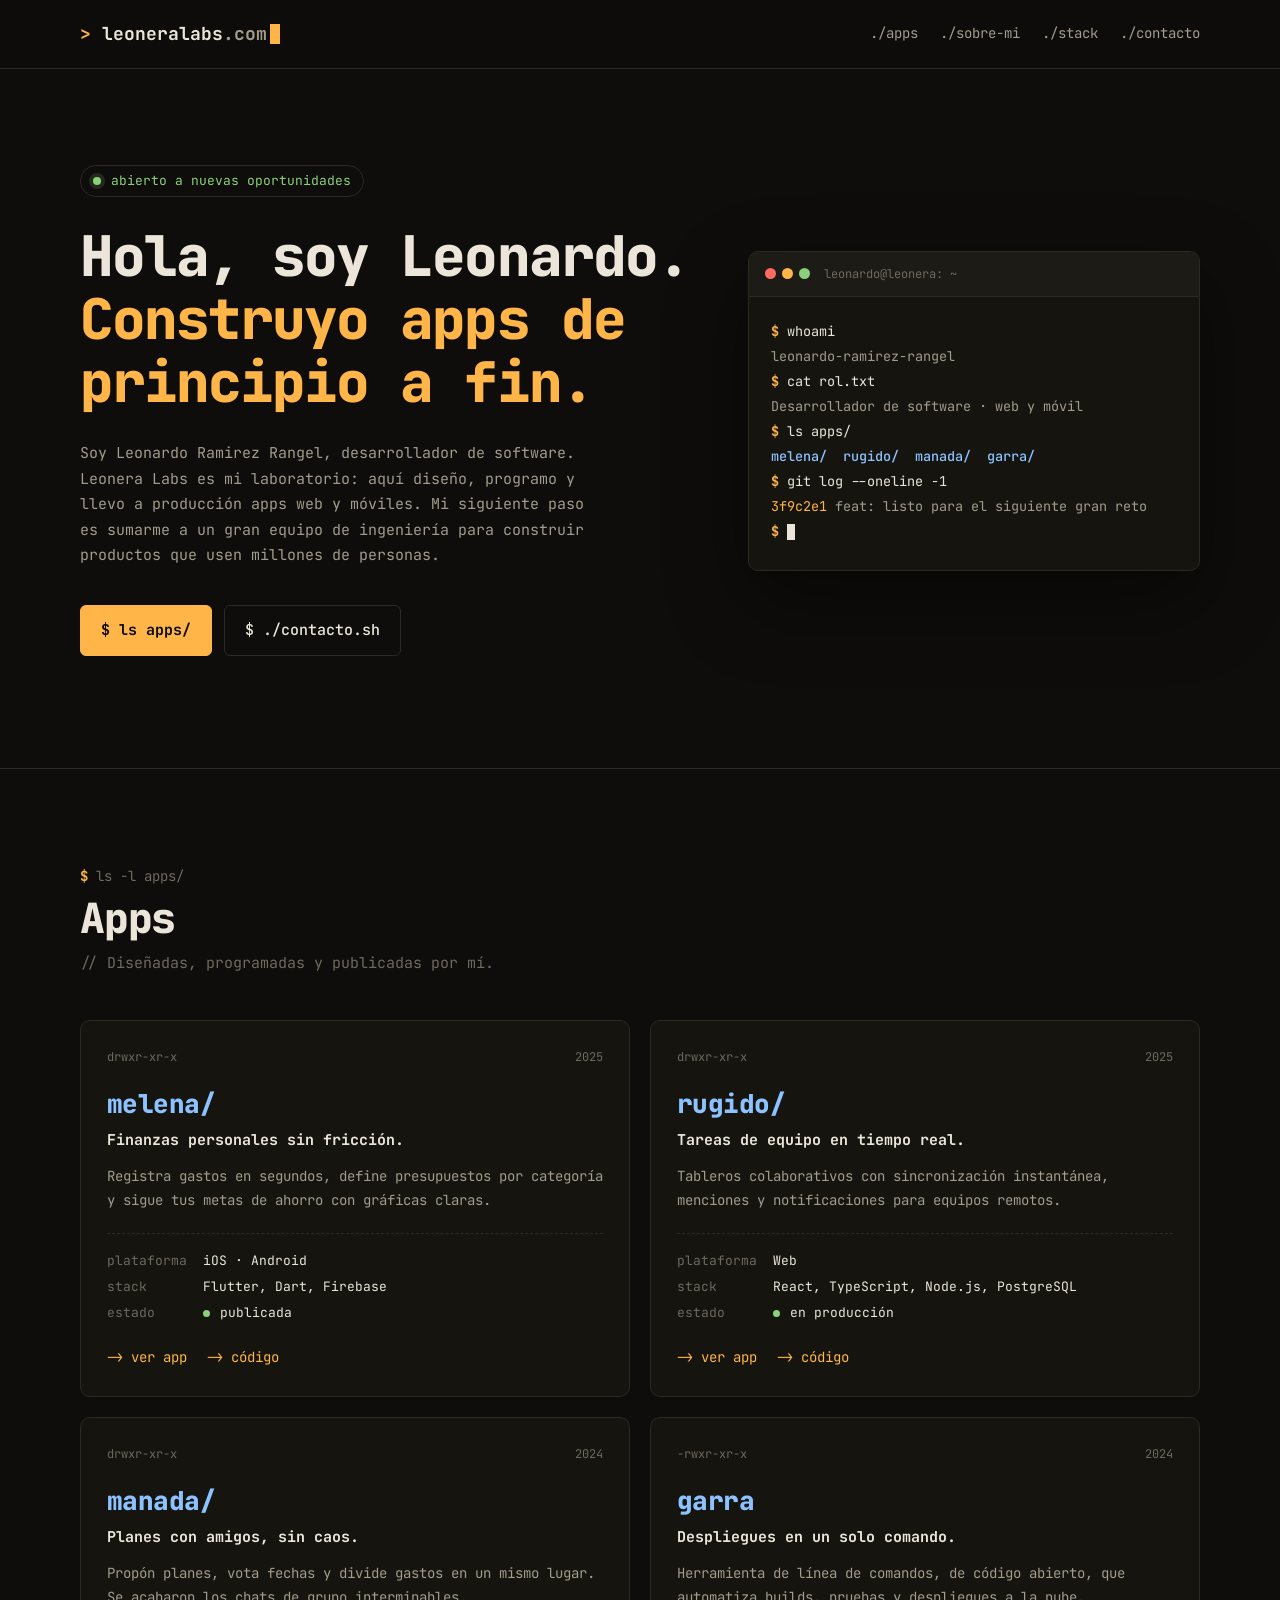
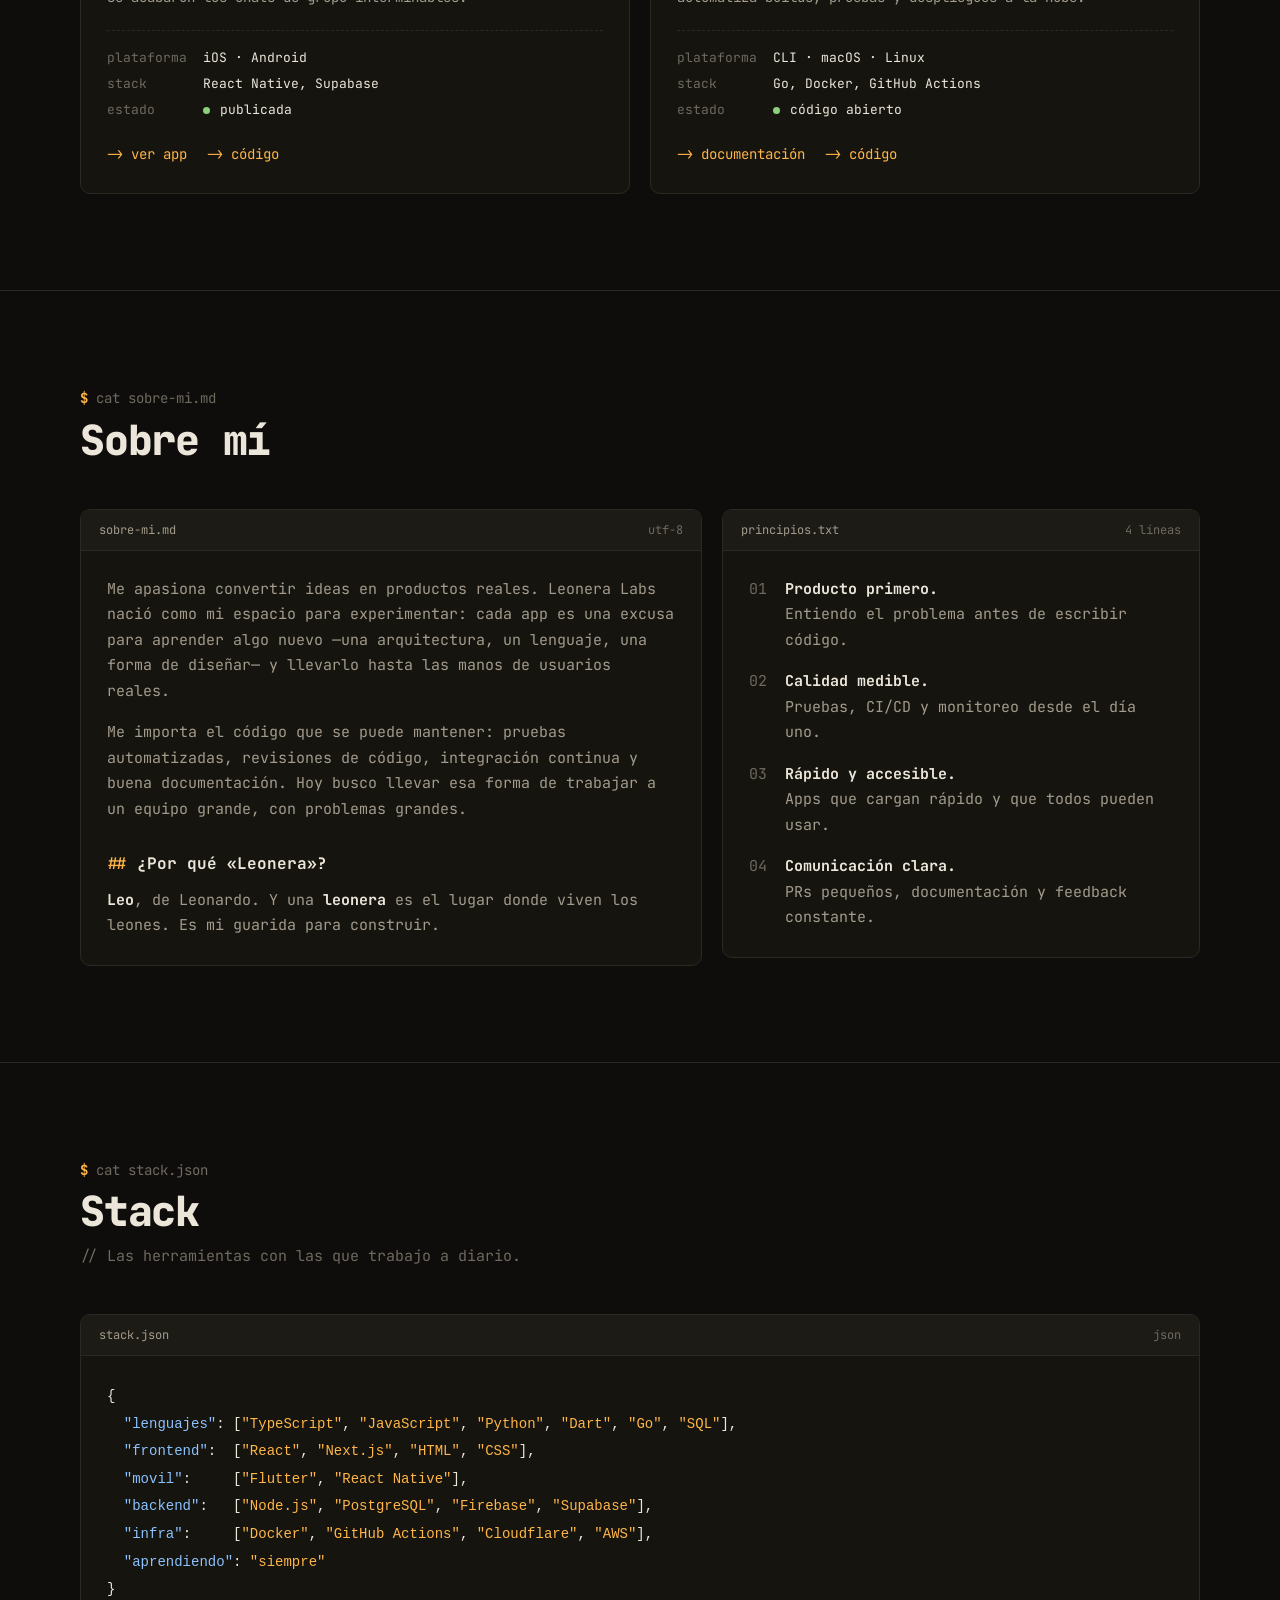
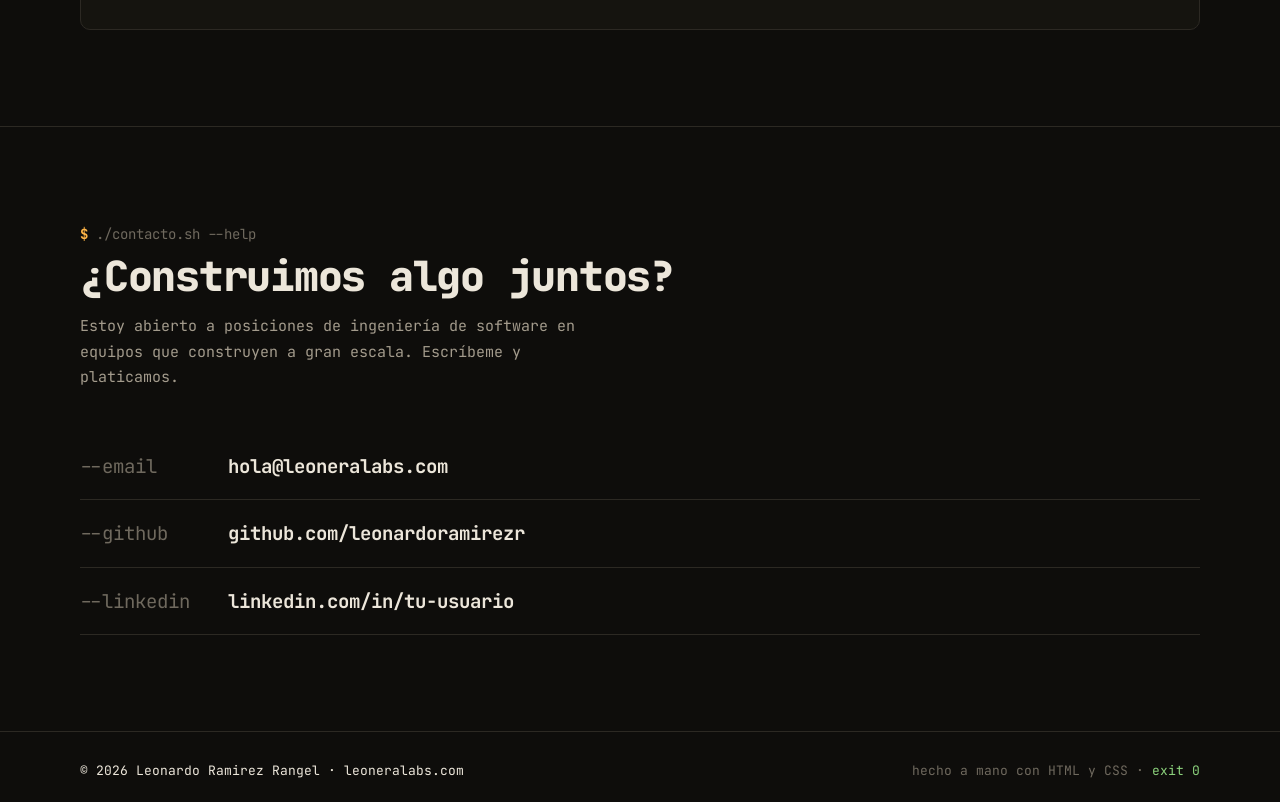
==== opcion-1-terminal/index.html @ 11ea3f3c "Agrega cuatro propuestas de sitio para leoneralabs.com Cuatro sitios estáticos (HTML + CSS) con el m" ====
<!doctype html>
<html lang="es">
<head>
  <meta charset="utf-8">
  <meta name="viewport" content="width=device-width, initial-scale=1">
  <title>Leonardo Ramirez Rangel · Desarrollador de software | leoneralabs.com</title>
  <meta name="description" content="Portafolio de Leonardo Ramirez Rangel, desarrollador de software. Apps web y móviles diseñadas, programadas y publicadas en Leonera Labs.">
  <meta name="author" content="Leonardo Ramirez Rangel">
  <meta name="theme-color" content="#0e0d0b">
  <link rel="canonical" href="https://leoneralabs.com/">
  <meta property="og:type" content="website">
  <meta property="og:url" content="https://leoneralabs.com/">
  <meta property="og:title" content="Leonardo Ramirez Rangel · Desarrollador de software">
  <meta property="og:description" content="Apps web y móviles diseñadas, programadas y publicadas en Leonera Labs.">
  <link rel="icon" href="favicon.svg" type="image/svg+xml">
  <link rel="preconnect" href="https://fonts.googleapis.com">
  <link rel="preconnect" href="https://fonts.gstatic.com" crossorigin>
  <link rel="stylesheet" href="https://fonts.googleapis.com/css2?family=JetBrains+Mono:wght@400;500;700;800&display=swap">
  <link rel="stylesheet" href="styles.css">
  <script type="application/ld+json">
  {
    "@context": "https://schema.org",
    "@type": "Person",
    "name": "Leonardo Ramirez Rangel",
    "jobTitle": "Desarrollador de software",
    "url": "https://leoneralabs.com/",
    "sameAs": ["https://github.com/leonardoramirezr"]
  }
  </script>
</head>
<body>
  <a class="skip" href="#contenido">Saltar al contenido</a>

  <header class="topbar">
    <div class="wrap topbar__inner">
      <a class="logo" href="#top" aria-label="leoneralabs.com, inicio">
        <span class="logo__prompt" aria-hidden="true">&gt;</span>
        <span>leoneralabs</span><span class="logo__tld">.com</span>
        <span class="logo__cursor" aria-hidden="true"></span>
      </a>
      <nav class="nav" aria-label="Principal">
        <a href="#apps">./apps</a>
        <a href="#sobre-mi">./sobre-mi</a>
        <a href="#stack">./stack</a>
        <a href="#contacto">./contacto</a>
      </nav>
    </div>
  </header>

  <main id="contenido">
    <section class="hero wrap" id="top">
      <div class="hero__text">
        <p class="status"><span class="dot" aria-hidden="true"></span>abierto a nuevas oportunidades</p>
        <h1 class="hero__title">Hola, soy Leonardo.<br><span class="hl">Construyo apps de principio a fin.</span></h1>
        <p class="hero__lead">
          Soy Leonardo Ramirez Rangel, desarrollador de software. Leonera Labs es mi laboratorio:
          aquí diseño, programo y llevo a producción apps web y móviles. Mi siguiente paso es sumarme a
          un gran equipo de ingeniería para construir productos que usen millones de personas.
        </p>
        <div class="actions">
          <a class="btn btn--primary" href="#apps">$ ls apps/</a>
          <a class="btn" href="#contacto">$ ./contacto.sh</a>
        </div>
      </div>

      <div class="term" aria-label="Terminal de presentación">
        <div class="term__bar">
          <span class="term__dots" aria-hidden="true"><i></i><i></i><i></i></span>
          <span class="term__title">leonardo@leonera: ~</span>
        </div>
        <pre class="term__body"><span class="line" style="--i:0"><span class="ps">$</span> whoami</span>
<span class="line out" style="--i:1">leonardo-ramirez-rangel</span>
<span class="line" style="--i:2"><span class="ps">$</span> cat rol.txt</span>
<span class="line out" style="--i:3">Desarrollador de software · web y móvil</span>
<span class="line" style="--i:4"><span class="ps">$</span> ls apps/</span>
<span class="line out" style="--i:5"><b>melena/</b>  <b>rugido/</b>  <b>manada/</b>  <b>garra/</b></span>
<span class="line" style="--i:6"><span class="ps">$</span> git log --oneline -1</span>
<span class="line out" style="--i:7"><span class="hash">3f9c2e1</span> feat: listo para el siguiente gran reto</span>
<span class="line" style="--i:8"><span class="ps">$</span> <span class="caret" aria-hidden="true"></span></span></pre>
      </div>
    </section>

    <!-- EDITA: estas apps son EJEMPLOS. Reemplázalas por tus apps reales. -->
    <section class="section" id="apps">
      <div class="wrap">
        <header class="section__head">
          <p class="cmd" aria-hidden="true"><span class="ps">$</span> ls -l apps/</p>
          <h2 class="section__title">Apps</h2>
          <p class="comment">// Diseñadas, programadas y publicadas por mí.</p>
        </header>

        <div class="apps">
          <article class="app">
            <div class="app__top"><span>drwxr-xr-x</span><span>2025</span></div>
            <h3 class="app__name">melena/</h3>
            <p class="app__tagline">Finanzas personales sin fricción.</p>
            <p class="app__desc">Registra gastos en segundos, define presupuestos por categoría y sigue tus metas de ahorro con gráficas claras.</p>
            <dl class="app__meta">
              <div><dt>plataforma</dt><dd>iOS · Android</dd></div>
              <div><dt>stack</dt><dd>Flutter, Dart, Firebase</dd></div>
              <div><dt>estado</dt><dd><span class="dot" aria-hidden="true"></span>publicada</dd></div>
            </dl>
            <p class="app__links"><a href="#">-&gt; ver app</a><a href="#">-&gt; código</a></p>
          </article>

          <article class="app">
            <div class="app__top"><span>drwxr-xr-x</span><span>2025</span></div>
            <h3 class="app__name">rugido/</h3>
            <p class="app__tagline">Tareas de equipo en tiempo real.</p>
            <p class="app__desc">Tableros colaborativos con sincronización instantánea, menciones y notificaciones para equipos remotos.</p>
            <dl class="app__meta">
              <div><dt>plataforma</dt><dd>Web</dd></div>
              <div><dt>stack</dt><dd>React, TypeScript, Node.js, PostgreSQL</dd></div>
              <div><dt>estado</dt><dd><span class="dot" aria-hidden="true"></span>en producción</dd></div>
            </dl>
            <p class="app__links"><a href="#">-&gt; ver app</a><a href="#">-&gt; código</a></p>
          </article>

          <article class="app">
            <div class="app__top"><span>drwxr-xr-x</span><span>2024</span></div>
            <h3 class="app__name">manada/</h3>
            <p class="app__tagline">Planes con amigos, sin caos.</p>
            <p class="app__desc">Propón planes, vota fechas y divide gastos en un mismo lugar. Se acabaron los chats de grupo interminables.</p>
            <dl class="app__meta">
              <div><dt>plataforma</dt><dd>iOS · Android</dd></div>
              <div><dt>stack</dt><dd>React Native, Supabase</dd></div>
              <div><dt>estado</dt><dd><span class="dot" aria-hidden="true"></span>publicada</dd></div>
            </dl>
            <p class="app__links"><a href="#">-&gt; ver app</a><a href="#">-&gt; código</a></p>
          </article>

          <article class="app">
            <div class="app__top"><span>-rwxr-xr-x</span><span>2024</span></div>
            <h3 class="app__name">garra</h3>
            <p class="app__tagline">Despliegues en un solo comando.</p>
            <p class="app__desc">Herramienta de línea de comandos, de código abierto, que automatiza builds, pruebas y despliegues a la nube.</p>
            <dl class="app__meta">
              <div><dt>plataforma</dt><dd>CLI · macOS · Linux</dd></div>
              <div><dt>stack</dt><dd>Go, Docker, GitHub Actions</dd></div>
              <div><dt>estado</dt><dd><span class="dot" aria-hidden="true"></span>código abierto</dd></div>
            </dl>
            <p class="app__links"><a href="#">-&gt; documentación</a><a href="#">-&gt; código</a></p>
          </article>
        </div>
      </div>
    </section>

    <section class="section" id="sobre-mi">
      <div class="wrap">
        <header class="section__head">
          <p class="cmd" aria-hidden="true"><span class="ps">$</span> cat sobre-mi.md</p>
          <h2 class="section__title">Sobre mí</h2>
        </header>

        <div class="about">
          <div class="file">
            <div class="file__bar"><span>sobre-mi.md</span><span class="dim">utf-8</span></div>
            <div class="file__body">
              <p>
                Me apasiona convertir ideas en productos reales. Leonera Labs nació como mi espacio para
                experimentar: cada app es una excusa para aprender algo nuevo —una arquitectura, un lenguaje,
                una forma de diseñar— y llevarlo hasta las manos de usuarios reales.
              </p>
              <p>
                Me importa el código que se puede mantener: pruebas automatizadas, revisiones de código,
                integración continua y buena documentación. Hoy busco llevar esa forma de trabajar a un
                equipo grande, con problemas grandes.
              </p>
              <h3 class="md-h"><span class="md-mark" aria-hidden="true">## </span>¿Por qué «Leonera»?</h3>
              <p>
                <em>Leo</em>, de Leonardo. Y una <em>leonera</em> es el lugar donde viven los leones.
                Es mi guarida para construir.
              </p>
            </div>
          </div>

          <div class="file">
            <div class="file__bar"><span>principios.txt</span><span class="dim">4 líneas</span></div>
            <ol class="file__body principles">
              <li><strong>Producto primero.</strong> Entiendo el problema antes de escribir código.</li>
              <li><strong>Calidad medible.</strong> Pruebas, CI/CD y monitoreo desde el día uno.</li>
              <li><strong>Rápido y accesible.</strong> Apps que cargan rápido y que todos pueden usar.</li>
              <li><strong>Comunicación clara.</strong> PRs pequeños, documentación y feedback constante.</li>
            </ol>
          </div>
        </div>
      </div>
    </section>

    <!-- EDITA: ajusta tu stack real. -->
    <section class="section" id="stack">
      <div class="wrap">
        <header class="section__head">
          <p class="cmd" aria-hidden="true"><span class="ps">$</span> cat stack.json</p>
          <h2 class="section__title">Stack</h2>
          <p class="comment">// Las herramientas con las que trabajo a diario.</p>
        </header>

        <div class="file">
          <div class="file__bar"><span>stack.json</span><span class="dim">json</span></div>
          <pre class="file__body json"><code>{
  <span class="k">"lenguajes"</span>: [<span class="s">"TypeScript"</span>, <span class="s">"JavaScript"</span>, <span class="s">"Python"</span>, <span class="s">"Dart"</span>, <span class="s">"Go"</span>, <span class="s">"SQL"</span>],
  <span class="k">"frontend"</span>:  [<span class="s">"React"</span>, <span class="s">"Next.js"</span>, <span class="s">"HTML"</span>, <span class="s">"CSS"</span>],
  <span class="k">"movil"</span>:     [<span class="s">"Flutter"</span>, <span class="s">"React Native"</span>],
  <span class="k">"backend"</span>:   [<span class="s">"Node.js"</span>, <span class="s">"PostgreSQL"</span>, <span class="s">"Firebase"</span>, <span class="s">"Supabase"</span>],
  <span class="k">"infra"</span>:     [<span class="s">"Docker"</span>, <span class="s">"GitHub Actions"</span>, <span class="s">"Cloudflare"</span>, <span class="s">"AWS"</span>],
  <span class="k">"aprendiendo"</span>: <span class="s">"siempre"</span>
}</code></pre>
        </div>
      </div>
    </section>

    <!-- EDITA: cambia el correo y tu usuario de LinkedIn. -->
    <section class="section contact" id="contacto">
      <div class="wrap">
        <header class="section__head">
          <p class="cmd" aria-hidden="true"><span class="ps">$</span> ./contacto.sh --help</p>
          <h2 class="section__title">¿Construimos algo juntos?</h2>
          <p class="contact__lead">
            Estoy abierto a posiciones de ingeniería de software en equipos que construyen a gran escala.
            Escríbeme y platicamos.
          </p>
        </header>

        <ul class="flags">
          <li><span class="flag">--email</span><a href="mailto:hola@leoneralabs.com">hola@leoneralabs.com</a></li>
          <li><span class="flag">--github</span><a href="https://github.com/leonardoramirezr">github.com/leonardoramirezr</a></li>
          <li><span class="flag">--linkedin</span><a href="https://www.linkedin.com/in/TU-USUARIO">linkedin.com/in/tu-usuario</a></li>
        </ul>
      </div>
    </section>
  </main>

  <footer class="footer">
    <div class="wrap footer__inner">
      <p>© 2026 Leonardo Ramirez Rangel · leoneralabs.com</p>
      <p class="dim">hecho a mano con HTML y CSS · <span class="ok">exit 0</span></p>
    </div>
  </footer>
</body>
</html>
---- opcion-1-terminal/styles.css ----
/* Opción 1 · Terminal
   Todo el sitio usa JetBrains Mono (monoespaciada), igual que el logo. */

:root {
  --bg: #0e0d0b;
  --bg-2: #15140f;
  --bg-3: #1d1b16;
  --line: #2c2923;
  --text: #ece6da;
  --muted: #a39b8c;
  --dim: #6f695e;
  --accent: #ffb547;
  --green: #8bd17c;
  --blue: #8cc2ff;
  --font: "JetBrains Mono", ui-monospace, SFMono-Regular, Menlo, Consolas, monospace;
  --max: 1120px;
}

*,
*::before,
*::after {
  box-sizing: border-box;
}

html {
  scroll-behavior: smooth;
  scroll-padding-top: 88px;
}

body {
  margin: 0;
  background:
    radial-gradient(900px 500px at 85% -10%, rgba(255, 181, 71, 0.09), transparent 60%),
    var(--bg);
  color: var(--text);
  font-family: var(--font);
  font-size: 15px;
  line-height: 1.7;
  -webkit-font-smoothing: antialiased;
}

a {
  color: inherit;
}

:focus-visible {
  outline: 2px solid var(--accent);
  outline-offset: 3px;
}

::selection {
  background: var(--accent);
  color: var(--bg);
}

.wrap {
  width: min(100% - 40px, var(--max));
  margin-inline: auto;
}

.dim {
  color: var(--dim);
}

.ok {
  color: var(--green);
}

.skip {
  position: absolute;
  left: 16px;
  top: -60px;
  padding: 8px 12px;
  background: var(--accent);
  color: var(--bg);
  z-index: 100;
}

.skip:focus {
  top: 12px;
}

/* ---------- Logo ---------- */

.logo {
  display: inline-flex;
  align-items: center;
  font-size: 18px;
  font-weight: 700;
  text-decoration: none;
  white-space: nowrap;
}

.logo__prompt {
  color: var(--accent);
  margin-right: 1ch;
}

.logo__tld {
  color: var(--muted);
}

.logo__cursor {
  display: inline-block;
  width: 0.55em;
  height: 1.15em;
  margin-left: 0.15em;
  background: var(--accent);
  animation: blink 1.1s steps(1) infinite;
}

@keyframes blink {
  50% {
    opacity: 0;
  }
}

/* ---------- Barra superior ---------- */

.topbar {
  position: sticky;
  top: 0;
  z-index: 10;
  background: rgba(14, 13, 11, 0.85);
  backdrop-filter: blur(10px);
  border-bottom: 1px solid var(--line);
}

.topbar__inner {
  display: flex;
  flex-wrap: wrap;
  align-items: center;
  justify-content: space-between;
  gap: 8px 24px;
  min-height: 68px;
  padding-block: 10px;
}

.nav {
  display: flex;
  flex-wrap: wrap;
  gap: 4px 22px;
  font-size: 14px;
}

.nav a {
  color: var(--muted);
  text-decoration: none;
}

.nav a:hover {
  color: var(--accent);
}

/* ---------- Hero ---------- */

.hero {
  display: grid;
  grid-template-columns: 1.15fr 0.85fr;
  gap: 56px;
  align-items: center;
  padding-block: 96px 112px;
}

.status {
  display: inline-flex;
  align-items: center;
  gap: 10px;
  margin: 0 0 28px;
  padding: 4px 12px;
  border: 1px solid var(--line);
  border-radius: 999px;
  color: var(--green);
  font-size: 13px;
}

.dot {
  display: inline-block;
  width: 8px;
  height: 8px;
  border-radius: 50%;
  background: var(--green);
  box-shadow: 0 0 0 4px rgba(139, 209, 124, 0.15);
}

.hero__title {
  margin: 0;
  font-size: clamp(2.1rem, 4.6vw, 3.5rem);
  font-weight: 800;
  line-height: 1.12;
  letter-spacing: -0.035em;
}

.hl {
  color: var(--accent);
}

.hero__lead {
  max-width: 58ch;
  margin: 28px 0 36px;
  color: var(--muted);
}

.actions {
  display: flex;
  flex-wrap: wrap;
  gap: 12px;
}

.btn {
  display: inline-block;
  padding: 12px 20px;
  border: 1px solid var(--line);
  border-radius: 6px;
  font-weight: 500;
  text-decoration: none;
  transition: border-color 0.2s, background 0.2s;
}

.btn:hover {
  border-color: var(--accent);
}

.btn--primary {
  background: var(--accent);
  border-color: var(--accent);
  color: var(--bg);
  font-weight: 700;
}

.btn--primary:hover {
  background: #ffc670;
}

/* Ventana de terminal */

.term {
  border: 1px solid var(--line);
  border-radius: 10px;
  background: var(--bg-2);
  box-shadow: 0 30px 80px rgba(0, 0, 0, 0.45);
  overflow: hidden;
}

.term__bar {
  display: flex;
  align-items: center;
  gap: 14px;
  padding: 12px 16px;
  border-bottom: 1px solid var(--line);
  background: var(--bg-3);
  font-size: 12px;
  color: var(--dim);
}

.term__dots {
  display: flex;
  gap: 6px;
}

.term__dots i {
  width: 11px;
  height: 11px;
  border-radius: 50%;
  background: #3a362f;
}

.term__dots i:first-child {
  background: #ff6b5f;
}

.term__dots i:nth-child(2) {
  background: var(--accent);
}

.term__dots i:last-child {
  background: var(--green);
}

.term__body {
  margin: 0;
  padding: 22px 22px 26px;
  font-family: inherit;
  font-size: 13.5px;
  line-height: 1.85;
  white-space: pre-wrap;
}

.term .line {
  opacity: 0;
  animation: show 0.01s steps(1) forwards;
  animation-delay: calc(var(--i) * 280ms + 200ms);
}

.term .out {
  color: var(--muted);
}

.term b {
  color: var(--blue);
  font-weight: 500;
}

.ps {
  color: var(--accent);
  font-weight: 700;
}

.hash {
  color: var(--accent);
}

.caret {
  display: inline-block;
  width: 0.6em;
  height: 1.15em;
  vertical-align: text-bottom;
  background: var(--text);
  animation: blink 1.1s steps(1) infinite;
}

@keyframes show {
  to {
    opacity: 1;
  }
}

/* ---------- Secciones ---------- */

.section {
  padding-block: 96px;
  border-top: 1px solid var(--line);
}

.section__head {
  margin-bottom: 44px;
}

.cmd {
  margin: 0 0 6px;
  color: var(--dim);
  font-size: 14px;
}

.section__title {
  margin: 0;
  font-size: clamp(1.9rem, 3.6vw, 2.6rem);
  font-weight: 800;
  line-height: 1.15;
  letter-spacing: -0.03em;
}

.comment {
  margin: 8px 0 0;
  color: var(--dim);
}

/* Apps */

.apps {
  display: grid;
  grid-template-columns: repeat(2, 1fr);
  gap: 20px;
}

.app {
  display: flex;
  flex-direction: column;
  padding: 26px;
  border: 1px solid var(--line);
  border-radius: 10px;
  background: var(--bg-2);
  transition: border-color 0.2s, transform 0.2s;
}

.app:hover {
  border-color: rgba(255, 181, 71, 0.55);
  transform: translateY(-2px);
}

.app__top {
  display: flex;
  justify-content: space-between;
  color: var(--dim);
  font-size: 12px;
}

.app__name {
  margin: 14px 0 2px;
  color: var(--blue);
  font-size: 26px;
  font-weight: 800;
  letter-spacing: -0.02em;
}

.app__tagline {
  margin: 0 0 12px;
  font-weight: 700;
}

.app__desc {
  margin: 0 0 20px;
  color: var(--muted);
  font-size: 14px;
}

.app__meta {
  display: grid;
  gap: 4px;
  margin: 0 0 22px;
  padding-top: 16px;
  border-top: 1px dashed var(--line);
  font-size: 13px;
}

.app__meta div {
  display: grid;
  grid-template-columns: 12ch 1fr;
}

.app__meta dt {
  color: var(--dim);
}

.app__meta dd {
  margin: 0;
}

.app__meta .dot {
  margin-right: 10px;
  width: 7px;
  height: 7px;
  box-shadow: none;
}

.app__links {
  display: flex;
  flex-wrap: wrap;
  gap: 8px 20px;
  margin: auto 0 0;
  font-size: 14px;
}

.app__links a {
  color: var(--accent);
  text-decoration: none;
}

.app__links a:hover {
  text-decoration: underline;
  text-underline-offset: 4px;
}

/* Archivos (sobre mí, stack) */

.about {
  display: grid;
  grid-template-columns: 1.3fr 1fr;
  gap: 20px;
  align-items: start;
}

.file {
  border: 1px solid var(--line);
  border-radius: 10px;
  background: var(--bg-2);
  overflow: hidden;
}

.file__bar {
  display: flex;
  justify-content: space-between;
  padding: 10px 18px;
  border-bottom: 1px solid var(--line);
  background: var(--bg-3);
  font-size: 12px;
  color: var(--muted);
}

.file__body {
  margin: 0;
  padding: 26px;
}

.file__body p {
  margin: 0 0 16px;
  color: var(--muted);
}

.file__body p:last-child {
  margin-bottom: 0;
}

.file__body em {
  color: var(--text);
  font-style: normal;
  font-weight: 700;
}

.md-h {
  margin: 28px 0 10px;
  font-size: 16px;
}

.md-mark {
  color: var(--accent);
}

.principles {
  list-style: none;
  counter-reset: p;
}

.principles li {
  position: relative;
  padding-left: 4ch;
  margin-bottom: 16px;
  color: var(--muted);
  counter-increment: p;
}

.principles li:last-child {
  margin-bottom: 0;
}

.principles li::before {
  content: counter(p, decimal-leading-zero);
  position: absolute;
  left: 0;
  color: var(--dim);
}

.principles strong {
  display: block;
  color: var(--text);
}

.json {
  font-family: inherit;
  font-size: 14px;
  line-height: 1.9;
  overflow-x: auto;
}

.json .k {
  color: var(--blue);
}

.json .s {
  color: var(--accent);
}

/* Contacto */

.contact__lead {
  max-width: 60ch;
  margin: 14px 0 0;
  color: var(--muted);
}

.flags {
  display: grid;
  gap: 2px;
  margin: 0;
  padding: 0;
  list-style: none;
  font-size: clamp(15px, 2vw, 19px);
}

.flags li {
  display: grid;
  grid-template-columns: 12ch 1fr;
  gap: 16px;
  padding: 16px 0;
  border-bottom: 1px solid var(--line);
}

.flag {
  color: var(--dim);
}

.flags a {
  font-weight: 700;
  text-decoration: none;
  overflow-wrap: anywhere;
}

.flags a:hover {
  color: var(--accent);
}

/* ---------- Pie ---------- */

.footer {
  border-top: 1px solid var(--line);
  font-size: 13px;
}

.footer__inner {
  display: flex;
  flex-wrap: wrap;
  justify-content: space-between;
  gap: 8px 24px;
  padding-block: 28px;
}

.footer p {
  margin: 0;
}

/* ---------- Responsive ---------- */

@media (max-width: 900px) {
  .hero,
  .about {
    grid-template-columns: 1fr;
  }

  .hero {
    padding-block: 64px 80px;
    gap: 44px;
  }
}

@media (max-width: 680px) {
  html {
    scroll-padding-top: 104px;
  }

  body {
    font-size: 14px;
  }

  .apps {
    grid-template-columns: 1fr;
  }

  .section {
    padding-block: 72px;
  }

  .term__body {
    font-size: 12px;
  }

  .flags li {
    grid-template-columns: 1fr;
    gap: 2px;
  }
}

@media (prefers-reduced-motion: reduce) {
  html {
    scroll-behavior: auto;
  }

  *,
  *::before,
  *::after {
    animation: none !important;
    transition: none !important;
  }

  .term .line {
    opacity: 1;
  }
}
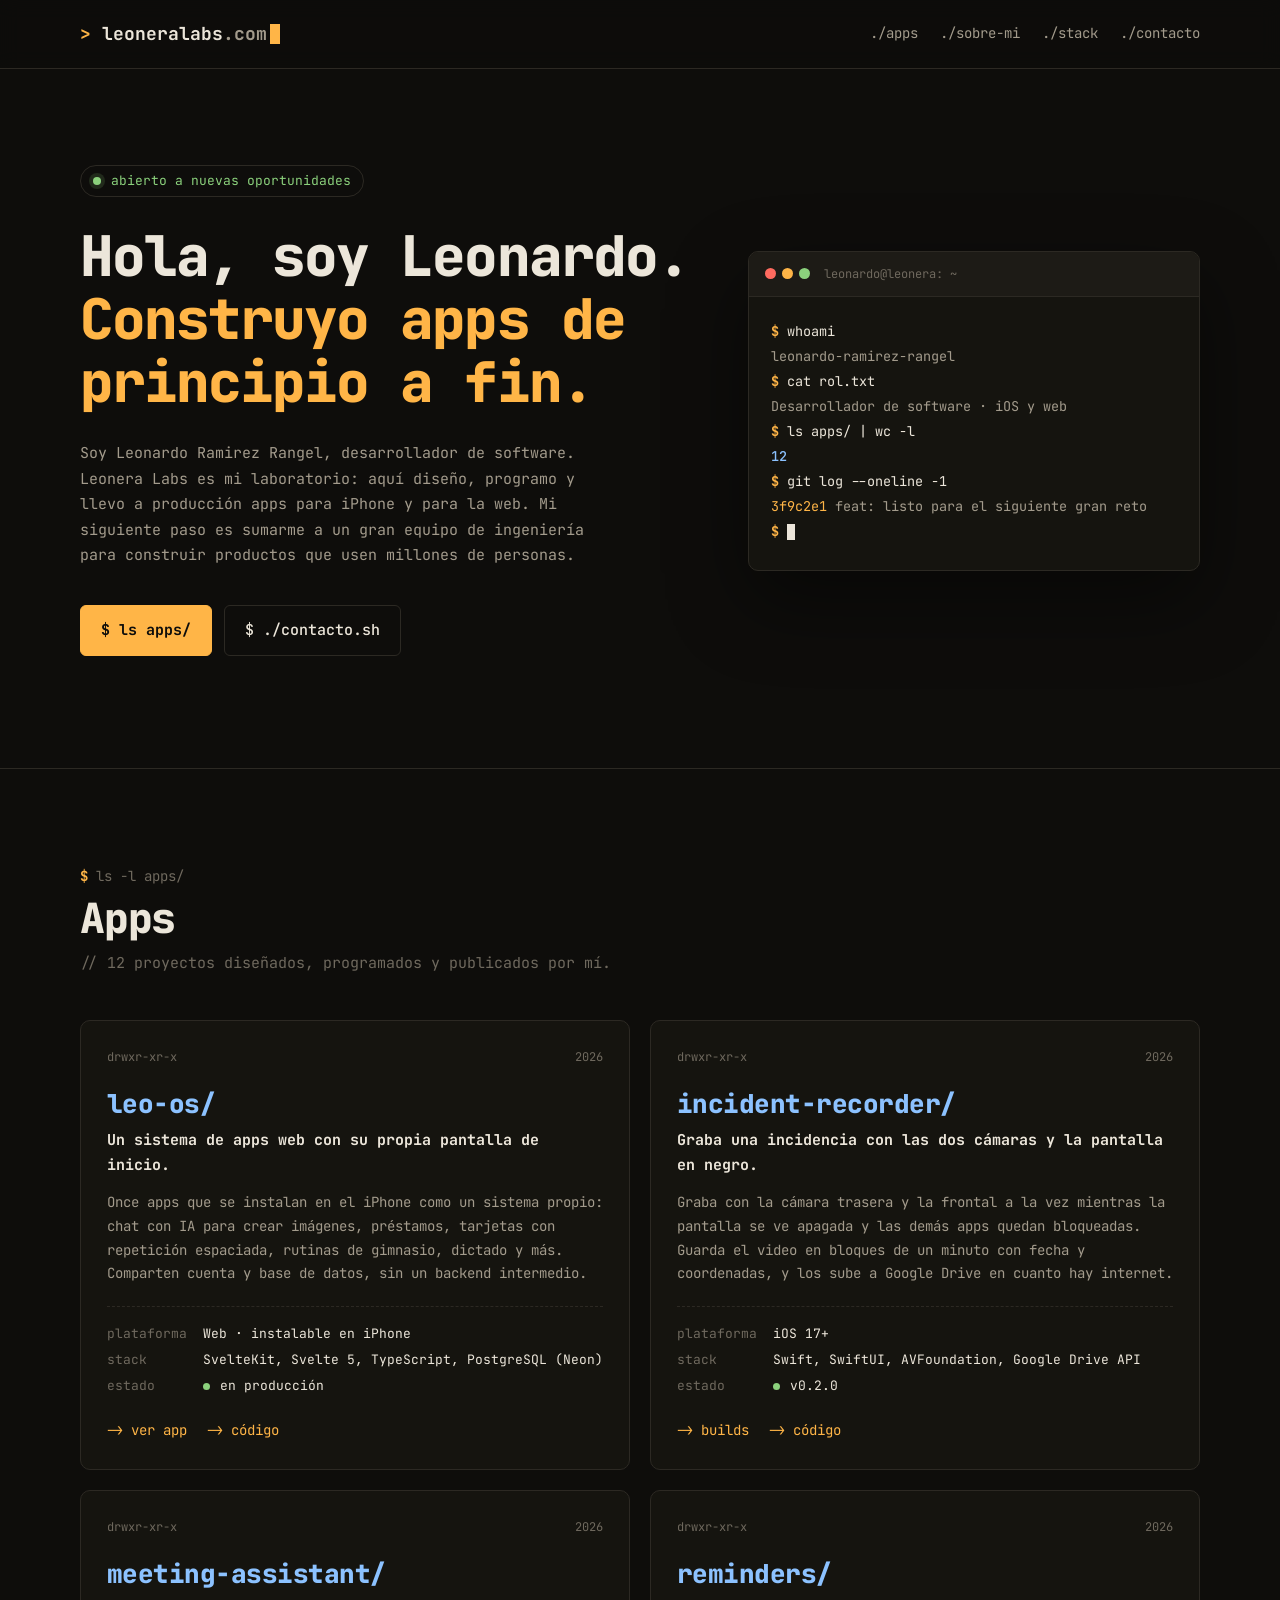
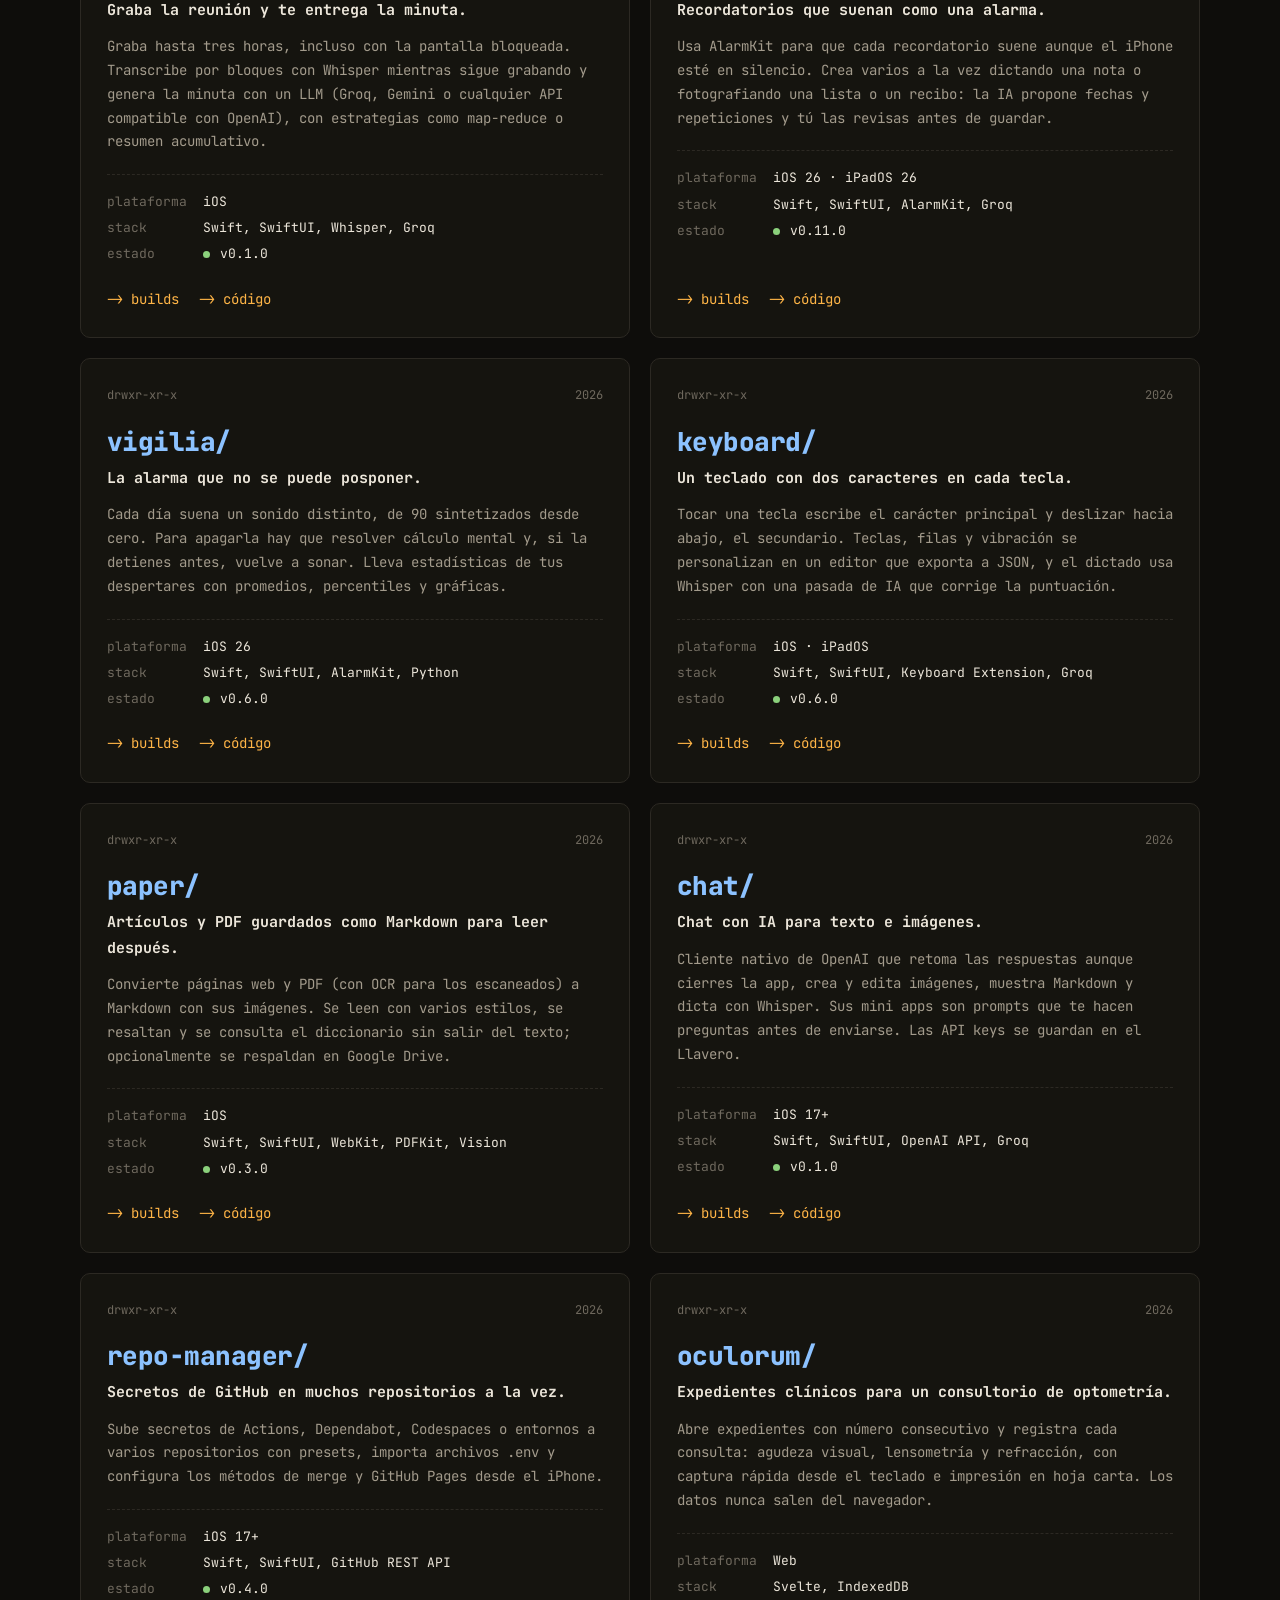
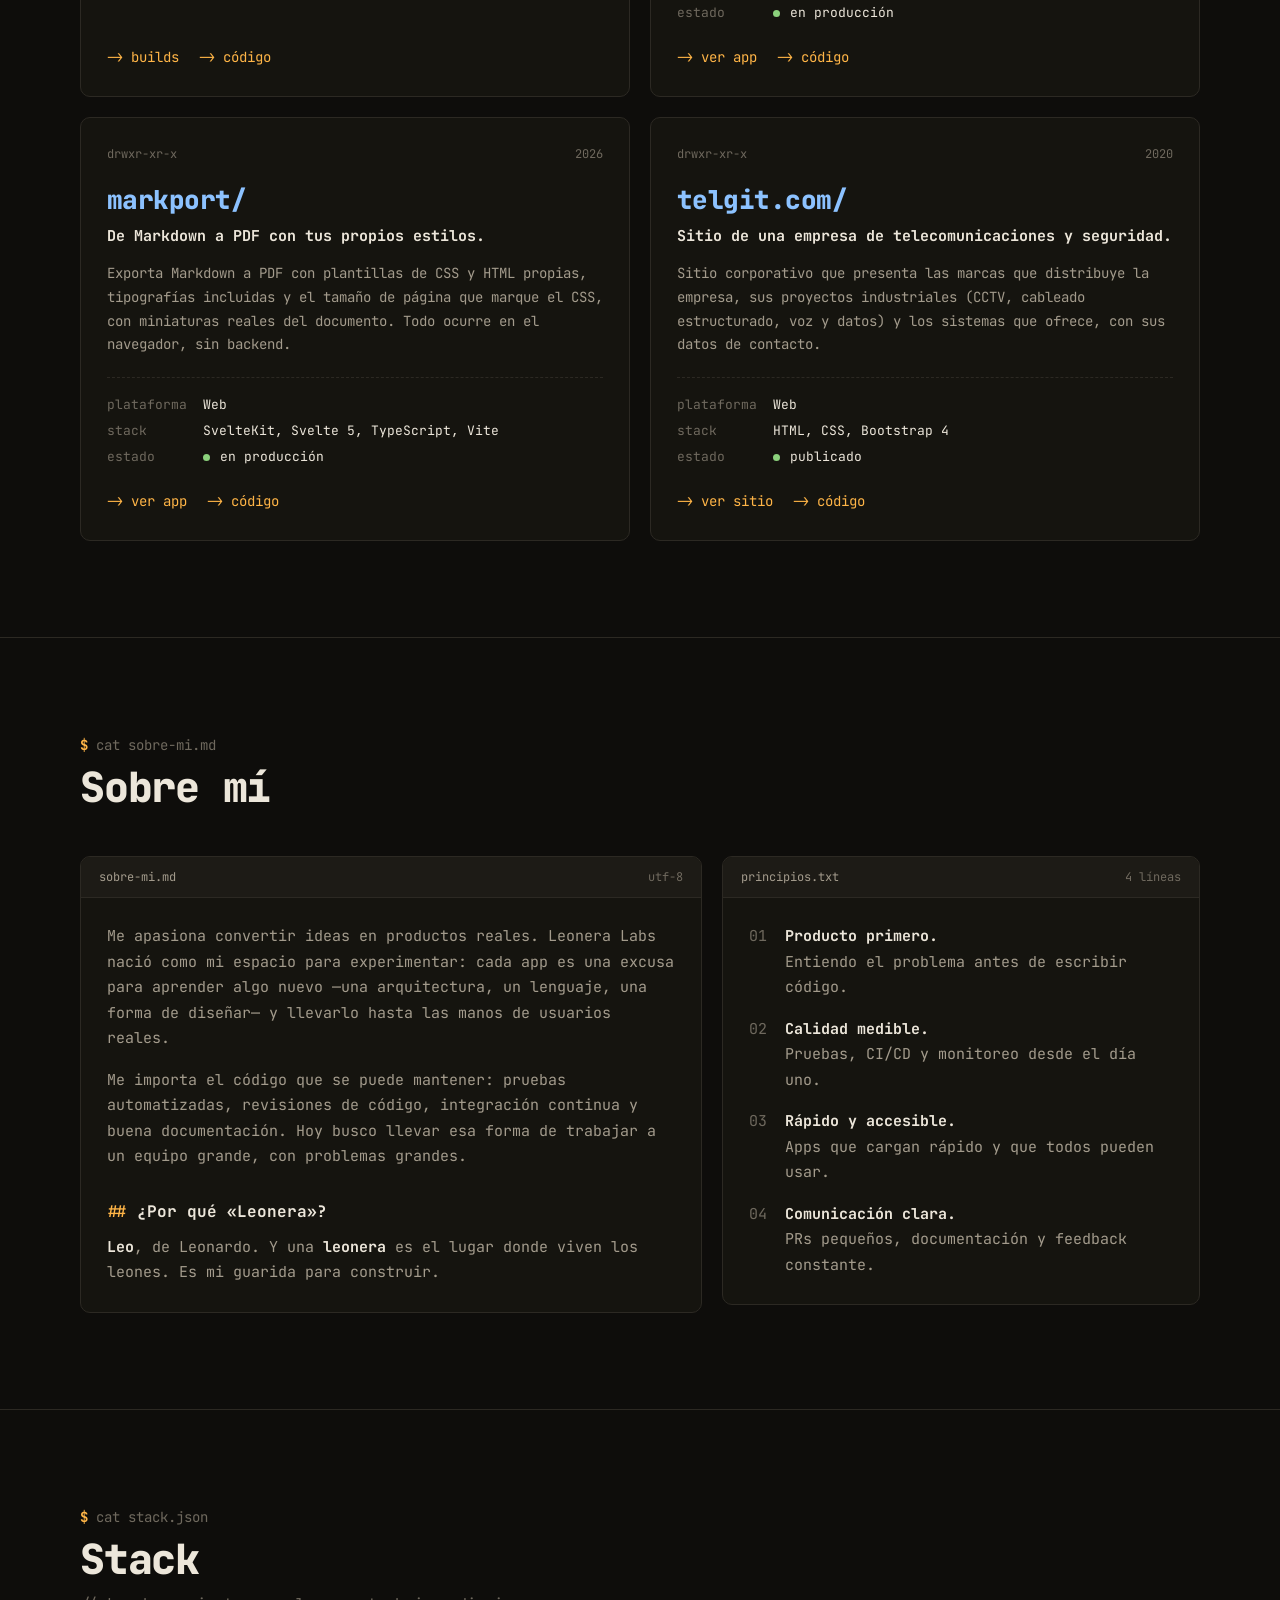
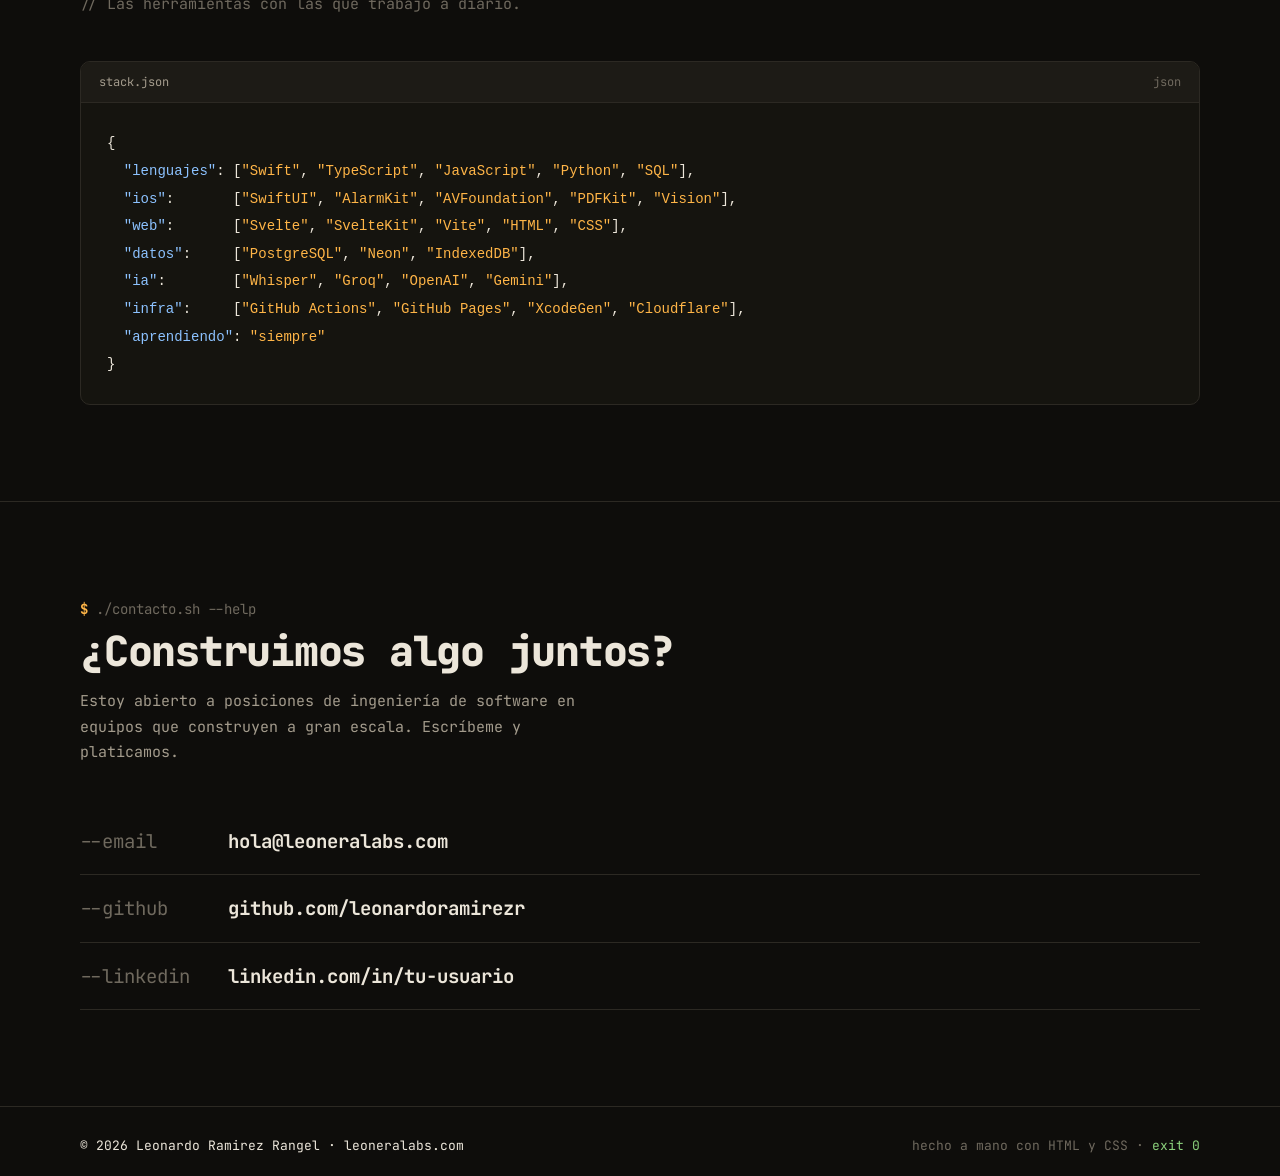
==== commit 3e0dc762: "Agrega los 12 proyectos publicados a las opciones 1 y 2 Reemplaza las apps de ejemplo de las opcione" ====
--- a/opcion-1-terminal/index.html
+++ b/opcion-1-terminal/index.html
@@ -4,14 +4,14 @@
   <meta charset="utf-8">
   <meta name="viewport" content="width=device-width, initial-scale=1">
   <title>Leonardo Ramirez Rangel · Desarrollador de software | leoneralabs.com</title>
-  <meta name="description" content="Portafolio de Leonardo Ramirez Rangel, desarrollador de software. Apps web y móviles diseñadas, programadas y publicadas en Leonera Labs.">
+  <meta name="description" content="Portafolio de Leonardo Ramirez Rangel, desarrollador de software. Apps para iPhone y web diseñadas, programadas y publicadas en Leonera Labs.">
   <meta name="author" content="Leonardo Ramirez Rangel">
   <meta name="theme-color" content="#0e0d0b">
   <link rel="canonical" href="https://leoneralabs.com/">
   <meta property="og:type" content="website">
   <meta property="og:url" content="https://leoneralabs.com/">
   <meta property="og:title" content="Leonardo Ramirez Rangel · Desarrollador de software">
-  <meta property="og:description" content="Apps web y móviles diseñadas, programadas y publicadas en Leonera Labs.">
+  <meta property="og:description" content="Apps para iPhone y web diseñadas, programadas y publicadas en Leonera Labs.">
   <link rel="icon" href="favicon.svg" type="image/svg+xml">
   <link rel="preconnect" href="https://fonts.googleapis.com">
   <link rel="preconnect" href="https://fonts.gstatic.com" crossorigin>
@@ -54,7 +54,7 @@
         <h1 class="hero__title">Hola, soy Leonardo.<br><span class="hl">Construyo apps de principio a fin.</span></h1>
         <p class="hero__lead">
           Soy Leonardo Ramirez Rangel, desarrollador de software. Leonera Labs es mi laboratorio:
-          aquí diseño, programo y llevo a producción apps web y móviles. Mi siguiente paso es sumarme a
+          aquí diseño, programo y llevo a producción apps para iPhone y para la web. Mi siguiente paso es sumarme a
           un gran equipo de ingeniería para construir productos que usen millones de personas.
         </p>
         <div class="actions">
@@ -71,75 +71,179 @@
         <pre class="term__body"><span class="line" style="--i:0"><span class="ps">$</span> whoami</span>
 <span class="line out" style="--i:1">leonardo-ramirez-rangel</span>
 <span class="line" style="--i:2"><span class="ps">$</span> cat rol.txt</span>
-<span class="line out" style="--i:3">Desarrollador de software · web y móvil</span>
-<span class="line" style="--i:4"><span class="ps">$</span> ls apps/</span>
-<span class="line out" style="--i:5"><b>melena/</b>  <b>rugido/</b>  <b>manada/</b>  <b>garra/</b></span>
+<span class="line out" style="--i:3">Desarrollador de software · iOS y web</span>
+<span class="line" style="--i:4"><span class="ps">$</span> ls apps/ | wc -l</span>
+<span class="line out" style="--i:5"><b>12</b></span>
 <span class="line" style="--i:6"><span class="ps">$</span> git log --oneline -1</span>
 <span class="line out" style="--i:7"><span class="hash">3f9c2e1</span> feat: listo para el siguiente gran reto</span>
 <span class="line" style="--i:8"><span class="ps">$</span> <span class="caret" aria-hidden="true"></span></span></pre>
       </div>
     </section>
 
-    <!-- EDITA: estas apps son EJEMPLOS. Reemplázalas por tus apps reales. -->
+    <!-- Proyectos publicados en https://leonardoramirezr.github.io/home/ -->
     <section class="section" id="apps">
       <div class="wrap">
         <header class="section__head">
           <p class="cmd" aria-hidden="true"><span class="ps">$</span> ls -l apps/</p>
           <h2 class="section__title">Apps</h2>
-          <p class="comment">// Diseñadas, programadas y publicadas por mí.</p>
+          <p class="comment">// 12 proyectos diseñados, programados y publicados por mí.</p>
         </header>
 
         <div class="apps">
           <article class="app">
-            <div class="app__top"><span>drwxr-xr-x</span><span>2025</span></div>
-            <h3 class="app__name">melena/</h3>
-            <p class="app__tagline">Finanzas personales sin fricción.</p>
-            <p class="app__desc">Registra gastos en segundos, define presupuestos por categoría y sigue tus metas de ahorro con gráficas claras.</p>
-            <dl class="app__meta">
-              <div><dt>plataforma</dt><dd>iOS · Android</dd></div>
-              <div><dt>stack</dt><dd>Flutter, Dart, Firebase</dd></div>
-              <div><dt>estado</dt><dd><span class="dot" aria-hidden="true"></span>publicada</dd></div>
-            </dl>
-            <p class="app__links"><a href="#">-&gt; ver app</a><a href="#">-&gt; código</a></p>
-          </article>
-
-          <article class="app">
-            <div class="app__top"><span>drwxr-xr-x</span><span>2025</span></div>
-            <h3 class="app__name">rugido/</h3>
-            <p class="app__tagline">Tareas de equipo en tiempo real.</p>
-            <p class="app__desc">Tableros colaborativos con sincronización instantánea, menciones y notificaciones para equipos remotos.</p>
+            <div class="app__top"><span>drwxr-xr-x</span><span>2026</span></div>
+            <h3 class="app__name">leo-os/</h3>
+            <p class="app__tagline">Un sistema de apps web con su propia pantalla de inicio.</p>
+            <p class="app__desc">Once apps que se instalan en el iPhone como un sistema propio: chat con IA para crear imágenes, préstamos, tarjetas con repetición espaciada, rutinas de gimnasio, dictado y más. Comparten cuenta y base de datos, sin un backend intermedio.</p>
+            <dl class="app__meta">
+              <div><dt>plataforma</dt><dd>Web · instalable en iPhone</dd></div>
+              <div><dt>stack</dt><dd>SvelteKit, Svelte 5, TypeScript, PostgreSQL (Neon)</dd></div>
+              <div><dt>estado</dt><dd><span class="dot" aria-hidden="true"></span>en producción</dd></div>
+            </dl>
+            <p class="app__links"><a href="https://leo-os.is-cool.dev/">-&gt; ver app</a><a href="https://github.com/leonardoramirezr/leo-os">-&gt; código</a></p>
+          </article>
+
+          <article class="app">
+            <div class="app__top"><span>drwxr-xr-x</span><span>2026</span></div>
+            <h3 class="app__name">incident-recorder/</h3>
+            <p class="app__tagline">Graba una incidencia con las dos cámaras y la pantalla en negro.</p>
+            <p class="app__desc">Graba con la cámara trasera y la frontal a la vez mientras la pantalla se ve apagada y las demás apps quedan bloqueadas. Guarda el video en bloques de un minuto con fecha y coordenadas, y los sube a Google Drive en cuanto hay internet.</p>
+            <dl class="app__meta">
+              <div><dt>plataforma</dt><dd>iOS 17+</dd></div>
+              <div><dt>stack</dt><dd>Swift, SwiftUI, AVFoundation, Google Drive API</dd></div>
+              <div><dt>estado</dt><dd><span class="dot" aria-hidden="true"></span>v0.2.0</dd></div>
+            </dl>
+            <p class="app__links"><a href="https://leonardoramirezr.github.io/iOS-Incident-Recorder-by-Leonera/">-&gt; builds</a><a href="https://github.com/leonardoramirezr/iOS-Incident-Recorder-by-Leonera">-&gt; código</a></p>
+          </article>
+
+          <article class="app">
+            <div class="app__top"><span>drwxr-xr-x</span><span>2026</span></div>
+            <h3 class="app__name">meeting-assistant/</h3>
+            <p class="app__tagline">Graba la reunión y te entrega la minuta.</p>
+            <p class="app__desc">Graba hasta tres horas, incluso con la pantalla bloqueada. Transcribe por bloques con Whisper mientras sigue grabando y genera la minuta con un LLM (Groq, Gemini o cualquier API compatible con OpenAI), con estrategias como map-reduce o resumen acumulativo.</p>
+            <dl class="app__meta">
+              <div><dt>plataforma</dt><dd>iOS</dd></div>
+              <div><dt>stack</dt><dd>Swift, SwiftUI, Whisper, Groq</dd></div>
+              <div><dt>estado</dt><dd><span class="dot" aria-hidden="true"></span>v0.1.0</dd></div>
+            </dl>
+            <p class="app__links"><a href="https://leonardoramirezr.github.io/iOS-Meeting-Assistant-by-Leonera/">-&gt; builds</a><a href="https://github.com/leonardoramirezr/iOS-Meeting-Assistant-by-Leonera">-&gt; código</a></p>
+          </article>
+
+          <article class="app">
+            <div class="app__top"><span>drwxr-xr-x</span><span>2026</span></div>
+            <h3 class="app__name">reminders/</h3>
+            <p class="app__tagline">Recordatorios que suenan como una alarma.</p>
+            <p class="app__desc">Usa AlarmKit para que cada recordatorio suene aunque el iPhone esté en silencio. Crea varios a la vez dictando una nota o fotografiando una lista o un recibo: la IA propone fechas y repeticiones y tú las revisas antes de guardar.</p>
+            <dl class="app__meta">
+              <div><dt>plataforma</dt><dd>iOS 26 · iPadOS 26</dd></div>
+              <div><dt>stack</dt><dd>Swift, SwiftUI, AlarmKit, Groq</dd></div>
+              <div><dt>estado</dt><dd><span class="dot" aria-hidden="true"></span>v0.11.0</dd></div>
+            </dl>
+            <p class="app__links"><a href="https://leonardoramirezr.github.io/iOS-Leonera-Reminders/">-&gt; builds</a><a href="https://github.com/leonardoramirezr/iOS-Leonera-Reminders">-&gt; código</a></p>
+          </article>
+
+          <article class="app">
+            <div class="app__top"><span>drwxr-xr-x</span><span>2026</span></div>
+            <h3 class="app__name">vigilia/</h3>
+            <p class="app__tagline">La alarma que no se puede posponer.</p>
+            <p class="app__desc">Cada día suena un sonido distinto, de 90 sintetizados desde cero. Para apagarla hay que resolver cálculo mental y, si la detienes antes, vuelve a sonar. Lleva estadísticas de tus despertares con promedios, percentiles y gráficas.</p>
+            <dl class="app__meta">
+              <div><dt>plataforma</dt><dd>iOS 26</dd></div>
+              <div><dt>stack</dt><dd>Swift, SwiftUI, AlarmKit, Python</dd></div>
+              <div><dt>estado</dt><dd><span class="dot" aria-hidden="true"></span>v0.6.0</dd></div>
+            </dl>
+            <p class="app__links"><a href="https://leonardoramirezr.github.io/iOS-Leonera-Alarm/">-&gt; builds</a><a href="https://github.com/leonardoramirezr/iOS-Leonera-Alarm">-&gt; código</a></p>
+          </article>
+
+          <article class="app">
+            <div class="app__top"><span>drwxr-xr-x</span><span>2026</span></div>
+            <h3 class="app__name">keyboard/</h3>
+            <p class="app__tagline">Un teclado con dos caracteres en cada tecla.</p>
+            <p class="app__desc">Tocar una tecla escribe el carácter principal y deslizar hacia abajo, el secundario. Teclas, filas y vibración se personalizan en un editor que exporta a JSON, y el dictado usa Whisper con una pasada de IA que corrige la puntuación.</p>
+            <dl class="app__meta">
+              <div><dt>plataforma</dt><dd>iOS · iPadOS</dd></div>
+              <div><dt>stack</dt><dd>Swift, SwiftUI, Keyboard Extension, Groq</dd></div>
+              <div><dt>estado</dt><dd><span class="dot" aria-hidden="true"></span>v0.6.0</dd></div>
+            </dl>
+            <p class="app__links"><a href="https://leonardoramirezr.github.io/iOS-Leonera-Keyboard/">-&gt; builds</a><a href="https://github.com/leonardoramirezr/iOS-Leonera-Keyboard">-&gt; código</a></p>
+          </article>
+
+          <article class="app">
+            <div class="app__top"><span>drwxr-xr-x</span><span>2026</span></div>
+            <h3 class="app__name">paper/</h3>
+            <p class="app__tagline">Artículos y PDF guardados como Markdown para leer después.</p>
+            <p class="app__desc">Convierte páginas web y PDF (con OCR para los escaneados) a Markdown con sus imágenes. Se leen con varios estilos, se resaltan y se consulta el diccionario sin salir del texto; opcionalmente se respaldan en Google Drive.</p>
+            <dl class="app__meta">
+              <div><dt>plataforma</dt><dd>iOS</dd></div>
+              <div><dt>stack</dt><dd>Swift, SwiftUI, WebKit, PDFKit, Vision</dd></div>
+              <div><dt>estado</dt><dd><span class="dot" aria-hidden="true"></span>v0.3.0</dd></div>
+            </dl>
+            <p class="app__links"><a href="https://leonardoramirezr.github.io/iOS-Leonera-Paper/">-&gt; builds</a><a href="https://github.com/leonardoramirezr/iOS-Leonera-Paper">-&gt; código</a></p>
+          </article>
+
+          <article class="app">
+            <div class="app__top"><span>drwxr-xr-x</span><span>2026</span></div>
+            <h3 class="app__name">chat/</h3>
+            <p class="app__tagline">Chat con IA para texto e imágenes.</p>
+            <p class="app__desc">Cliente nativo de OpenAI que retoma las respuestas aunque cierres la app, crea y edita imágenes, muestra Markdown y dicta con Whisper. Sus mini apps son prompts que te hacen preguntas antes de enviarse. Las API keys se guardan en el Llavero.</p>
+            <dl class="app__meta">
+              <div><dt>plataforma</dt><dd>iOS 17+</dd></div>
+              <div><dt>stack</dt><dd>Swift, SwiftUI, OpenAI API, Groq</dd></div>
+              <div><dt>estado</dt><dd><span class="dot" aria-hidden="true"></span>v0.1.0</dd></div>
+            </dl>
+            <p class="app__links"><a href="https://leonardoramirezr.github.io/iOS-Leonera-Chat/">-&gt; builds</a><a href="https://github.com/leonardoramirezr/iOS-Leonera-Chat">-&gt; código</a></p>
+          </article>
+
+          <article class="app">
+            <div class="app__top"><span>drwxr-xr-x</span><span>2026</span></div>
+            <h3 class="app__name">repo-manager/</h3>
+            <p class="app__tagline">Secretos de GitHub en muchos repositorios a la vez.</p>
+            <p class="app__desc">Sube secretos de Actions, Dependabot, Codespaces o entornos a varios repositorios con presets, importa archivos .env y configura los métodos de merge y GitHub Pages desde el iPhone.</p>
+            <dl class="app__meta">
+              <div><dt>plataforma</dt><dd>iOS 17+</dd></div>
+              <div><dt>stack</dt><dd>Swift, SwiftUI, GitHub REST API</dd></div>
+              <div><dt>estado</dt><dd><span class="dot" aria-hidden="true"></span>v0.4.0</dd></div>
+            </dl>
+            <p class="app__links"><a href="https://leonardoramirezr.github.io/iOS-Repo-Manager-by-Leonera/">-&gt; builds</a><a href="https://github.com/leonardoramirezr/iOS-Repo-Manager-by-Leonera">-&gt; código</a></p>
+          </article>
+
+          <article class="app">
+            <div class="app__top"><span>drwxr-xr-x</span><span>2026</span></div>
+            <h3 class="app__name">oculorum/</h3>
+            <p class="app__tagline">Expedientes clínicos para un consultorio de optometría.</p>
+            <p class="app__desc">Abre expedientes con número consecutivo y registra cada consulta: agudeza visual, lensometría y refracción, con captura rápida desde el teclado e impresión en hoja carta. Los datos nunca salen del navegador.</p>
             <dl class="app__meta">
               <div><dt>plataforma</dt><dd>Web</dd></div>
-              <div><dt>stack</dt><dd>React, TypeScript, Node.js, PostgreSQL</dd></div>
+              <div><dt>stack</dt><dd>Svelte, IndexedDB</dd></div>
               <div><dt>estado</dt><dd><span class="dot" aria-hidden="true"></span>en producción</dd></div>
             </dl>
-            <p class="app__links"><a href="#">-&gt; ver app</a><a href="#">-&gt; código</a></p>
-          </article>
-
-          <article class="app">
-            <div class="app__top"><span>drwxr-xr-x</span><span>2024</span></div>
-            <h3 class="app__name">manada/</h3>
-            <p class="app__tagline">Planes con amigos, sin caos.</p>
-            <p class="app__desc">Propón planes, vota fechas y divide gastos en un mismo lugar. Se acabaron los chats de grupo interminables.</p>
-            <dl class="app__meta">
-              <div><dt>plataforma</dt><dd>iOS · Android</dd></div>
-              <div><dt>stack</dt><dd>React Native, Supabase</dd></div>
-              <div><dt>estado</dt><dd><span class="dot" aria-hidden="true"></span>publicada</dd></div>
-            </dl>
-            <p class="app__links"><a href="#">-&gt; ver app</a><a href="#">-&gt; código</a></p>
-          </article>
-
-          <article class="app">
-            <div class="app__top"><span>-rwxr-xr-x</span><span>2024</span></div>
-            <h3 class="app__name">garra</h3>
-            <p class="app__tagline">Despliegues en un solo comando.</p>
-            <p class="app__desc">Herramienta de línea de comandos, de código abierto, que automatiza builds, pruebas y despliegues a la nube.</p>
-            <dl class="app__meta">
-              <div><dt>plataforma</dt><dd>CLI · macOS · Linux</dd></div>
-              <div><dt>stack</dt><dd>Go, Docker, GitHub Actions</dd></div>
-              <div><dt>estado</dt><dd><span class="dot" aria-hidden="true"></span>código abierto</dd></div>
-            </dl>
-            <p class="app__links"><a href="#">-&gt; documentación</a><a href="#">-&gt; código</a></p>
+            <p class="app__links"><a href="https://leonardoramirezr.github.io/oculorum-database/">-&gt; ver app</a><a href="https://github.com/leonardoramirezr/oculorum-database">-&gt; código</a></p>
+          </article>
+
+          <article class="app">
+            <div class="app__top"><span>drwxr-xr-x</span><span>2026</span></div>
+            <h3 class="app__name">markport/</h3>
+            <p class="app__tagline">De Markdown a PDF con tus propios estilos.</p>
+            <p class="app__desc">Exporta Markdown a PDF con plantillas de CSS y HTML propias, tipografías incluidas y el tamaño de página que marque el CSS, con miniaturas reales del documento. Todo ocurre en el navegador, sin backend.</p>
+            <dl class="app__meta">
+              <div><dt>plataforma</dt><dd>Web</dd></div>
+              <div><dt>stack</dt><dd>SvelteKit, Svelte 5, TypeScript, Vite</dd></div>
+              <div><dt>estado</dt><dd><span class="dot" aria-hidden="true"></span>en producción</dd></div>
+            </dl>
+            <p class="app__links"><a href="https://leonardoramirezr.github.io/markport-web/">-&gt; ver app</a><a href="https://github.com/leonardoramirezr/markport-web">-&gt; código</a></p>
+          </article>
+
+          <article class="app">
+            <div class="app__top"><span>drwxr-xr-x</span><span>2020</span></div>
+            <h3 class="app__name">telgit.com/</h3>
+            <p class="app__tagline">Sitio de una empresa de telecomunicaciones y seguridad.</p>
+            <p class="app__desc">Sitio corporativo que presenta las marcas que distribuye la empresa, sus proyectos industriales (CCTV, cableado estructurado, voz y datos) y los sistemas que ofrece, con sus datos de contacto.</p>
+            <dl class="app__meta">
+              <div><dt>plataforma</dt><dd>Web</dd></div>
+              <div><dt>stack</dt><dd>HTML, CSS, Bootstrap 4</dd></div>
+              <div><dt>estado</dt><dd><span class="dot" aria-hidden="true"></span>publicado</dd></div>
+            </dl>
+            <p class="app__links"><a href="https://leonardoramirezr.github.io/telgit.com/">-&gt; ver sitio</a><a href="https://github.com/leonardoramirezr/telgit.com">-&gt; código</a></p>
           </article>
         </div>
       </div>
@@ -199,11 +303,12 @@
         <div class="file">
           <div class="file__bar"><span>stack.json</span><span class="dim">json</span></div>
           <pre class="file__body json"><code>{
-  <span class="k">"lenguajes"</span>: [<span class="s">"TypeScript"</span>, <span class="s">"JavaScript"</span>, <span class="s">"Python"</span>, <span class="s">"Dart"</span>, <span class="s">"Go"</span>, <span class="s">"SQL"</span>],
-  <span class="k">"frontend"</span>:  [<span class="s">"React"</span>, <span class="s">"Next.js"</span>, <span class="s">"HTML"</span>, <span class="s">"CSS"</span>],
-  <span class="k">"movil"</span>:     [<span class="s">"Flutter"</span>, <span class="s">"React Native"</span>],
-  <span class="k">"backend"</span>:   [<span class="s">"Node.js"</span>, <span class="s">"PostgreSQL"</span>, <span class="s">"Firebase"</span>, <span class="s">"Supabase"</span>],
-  <span class="k">"infra"</span>:     [<span class="s">"Docker"</span>, <span class="s">"GitHub Actions"</span>, <span class="s">"Cloudflare"</span>, <span class="s">"AWS"</span>],
+  <span class="k">"lenguajes"</span>: [<span class="s">"Swift"</span>, <span class="s">"TypeScript"</span>, <span class="s">"JavaScript"</span>, <span class="s">"Python"</span>, <span class="s">"SQL"</span>],
+  <span class="k">"ios"</span>:       [<span class="s">"SwiftUI"</span>, <span class="s">"AlarmKit"</span>, <span class="s">"AVFoundation"</span>, <span class="s">"PDFKit"</span>, <span class="s">"Vision"</span>],
+  <span class="k">"web"</span>:       [<span class="s">"Svelte"</span>, <span class="s">"SvelteKit"</span>, <span class="s">"Vite"</span>, <span class="s">"HTML"</span>, <span class="s">"CSS"</span>],
+  <span class="k">"datos"</span>:     [<span class="s">"PostgreSQL"</span>, <span class="s">"Neon"</span>, <span class="s">"IndexedDB"</span>],
+  <span class="k">"ia"</span>:        [<span class="s">"Whisper"</span>, <span class="s">"Groq"</span>, <span class="s">"OpenAI"</span>, <span class="s">"Gemini"</span>],
+  <span class="k">"infra"</span>:     [<span class="s">"GitHub Actions"</span>, <span class="s">"GitHub Pages"</span>, <span class="s">"XcodeGen"</span>, <span class="s">"Cloudflare"</span>],
   <span class="k">"aprendiendo"</span>: <span class="s">"siempre"</span>
 }</code></pre>
         </div>
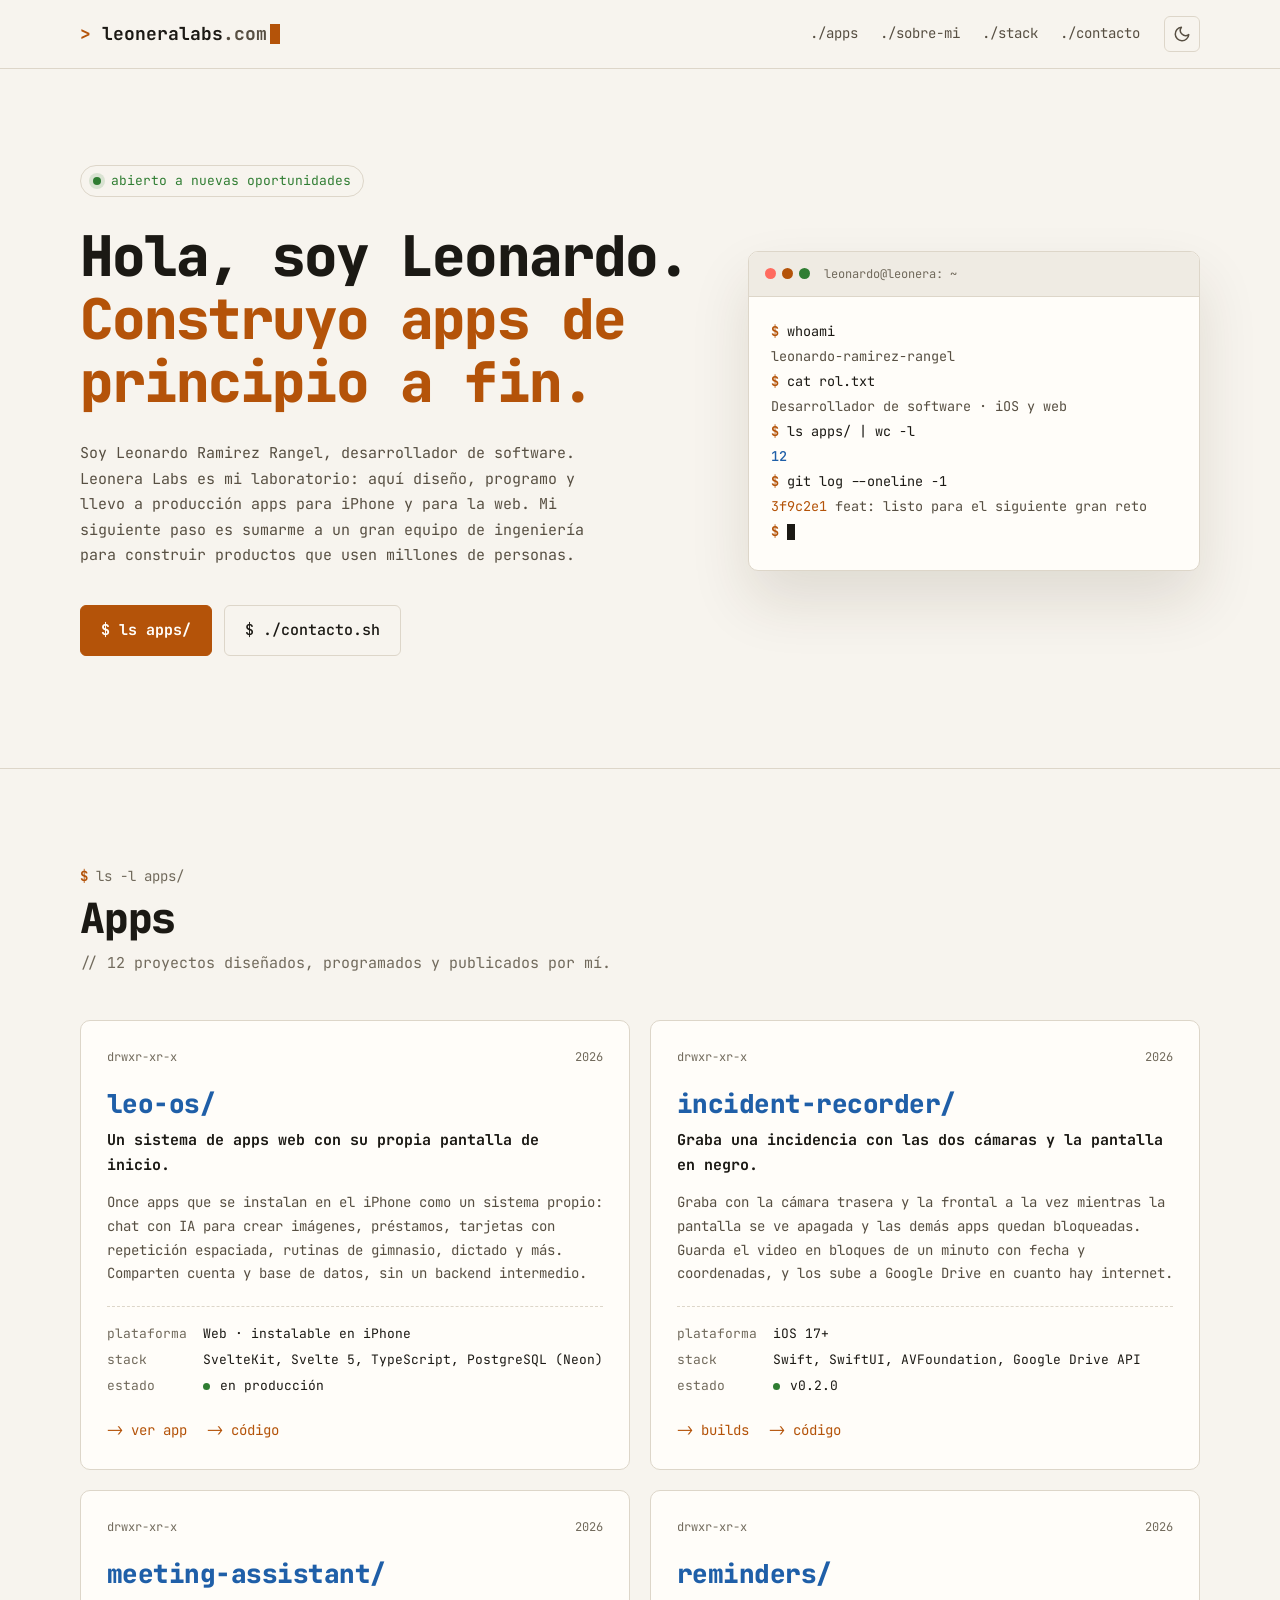
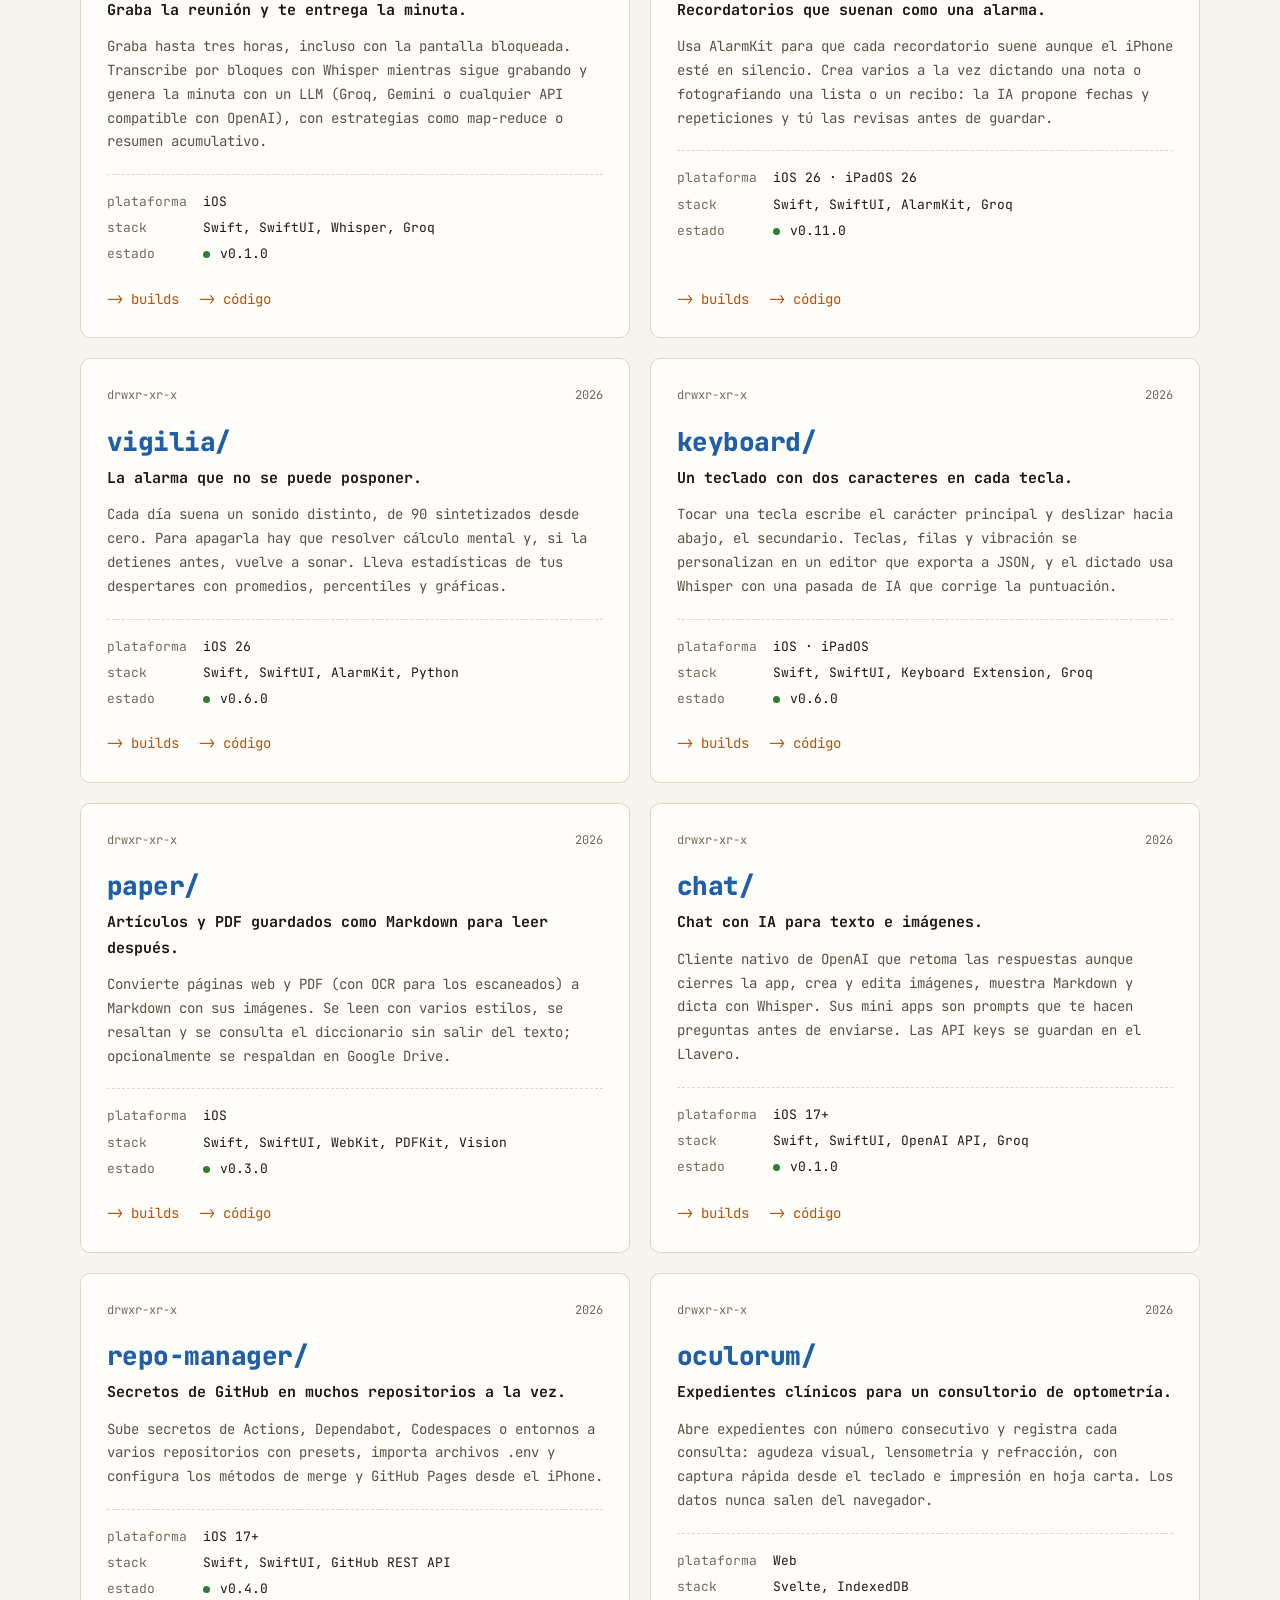
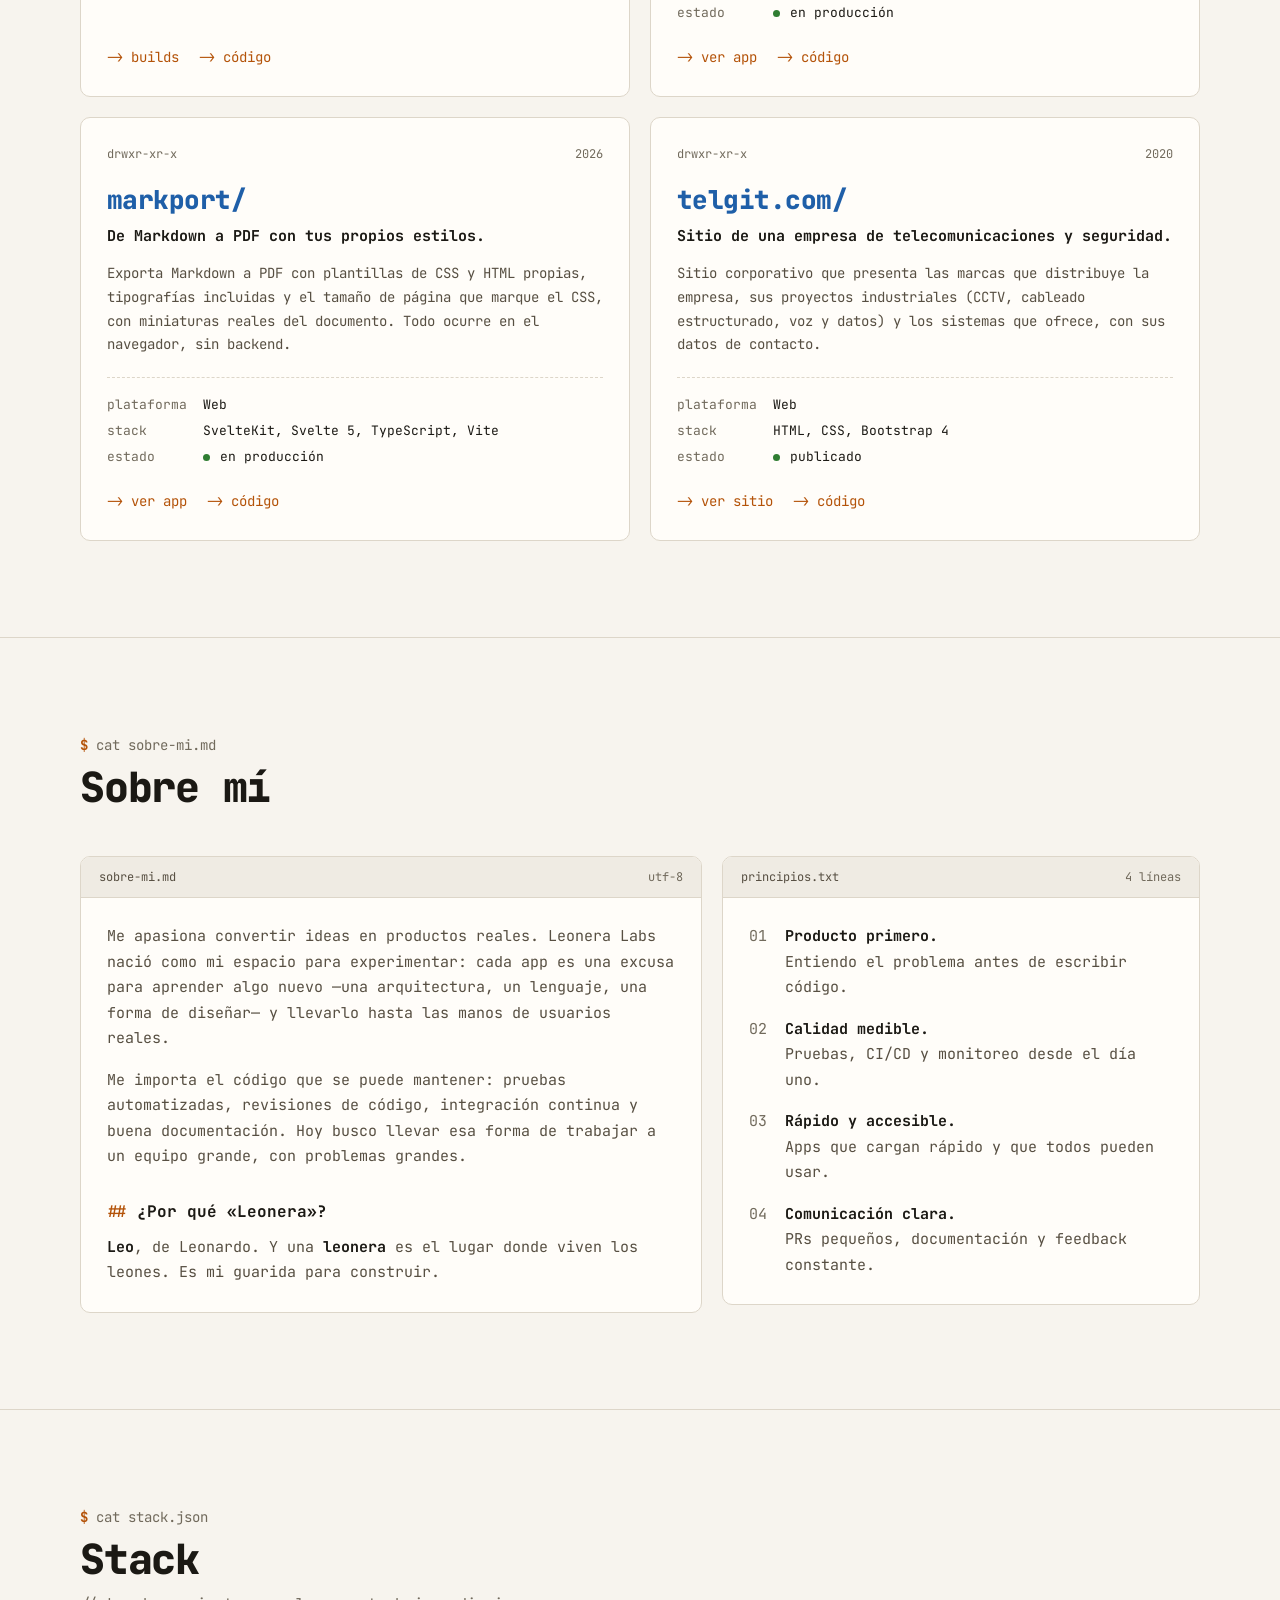
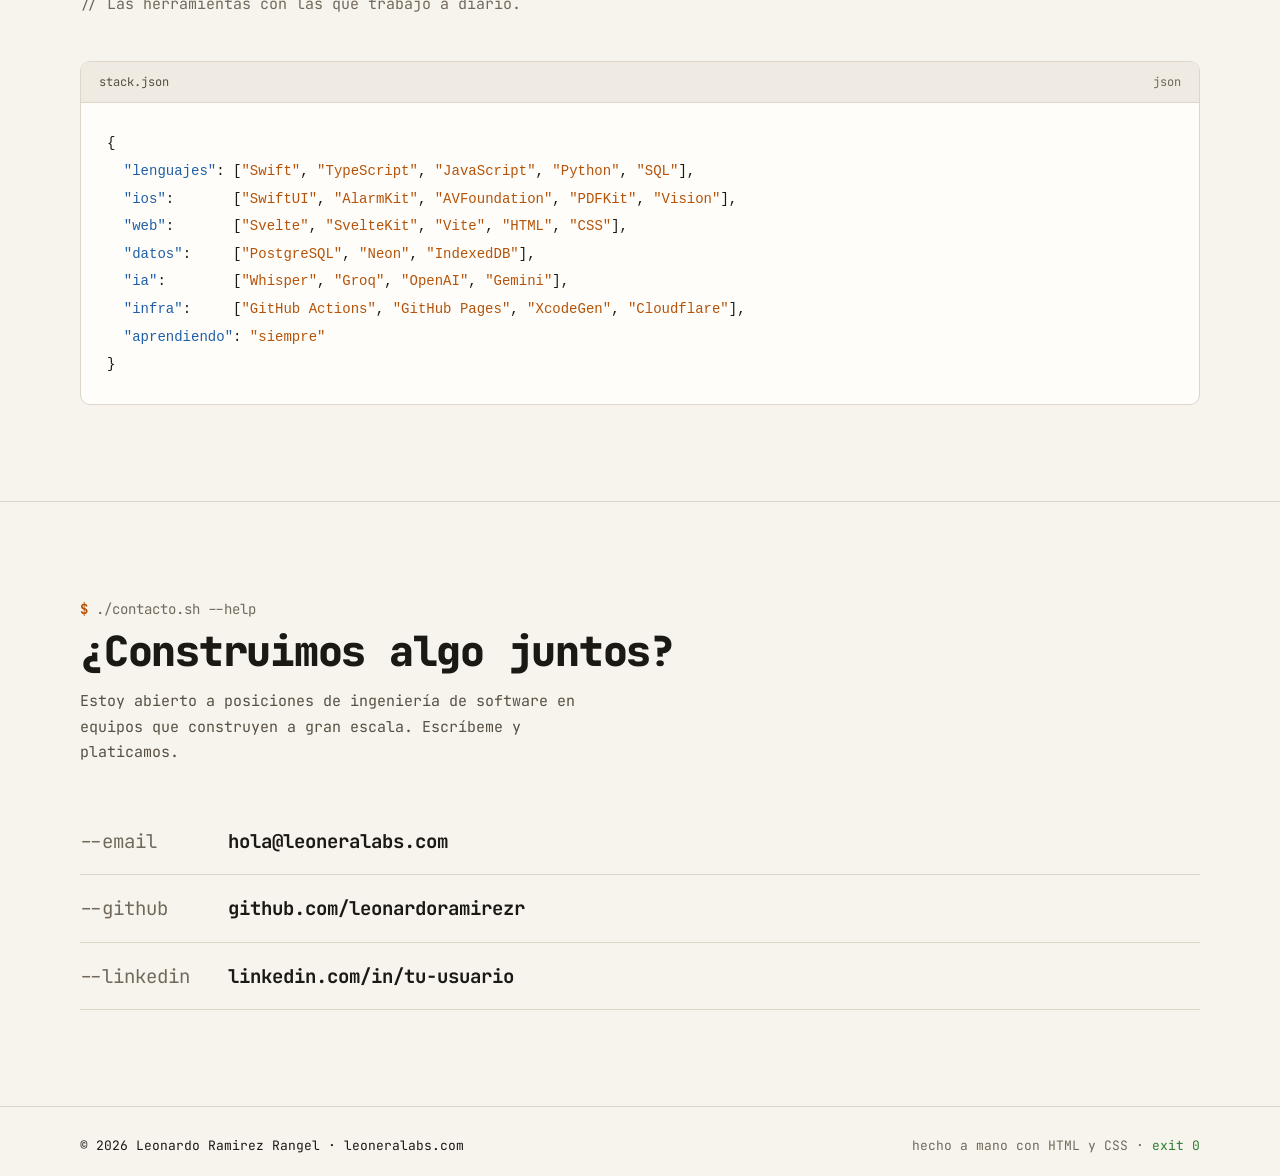
==== commit 53f240d3: "Agrega tema claro a la opción 1 (Terminal) El tema sigue al del sistema por defecto y un botón en la" ====
--- a/opcion-1-terminal/index.html
+++ b/opcion-1-terminal/index.html
@@ -17,6 +17,13 @@
   <link rel="preconnect" href="https://fonts.gstatic.com" crossorigin>
   <link rel="stylesheet" href="https://fonts.googleapis.com/css2?family=JetBrains+Mono:wght@400;500;700;800&display=swap">
   <link rel="stylesheet" href="styles.css">
+  <script>
+    // Aplica el tema elegido antes de pintar la página para que no parpadee.
+    try {
+      var tema = localStorage.getItem("tema");
+      if (tema === "light" || tema === "dark") document.documentElement.dataset.theme = tema;
+    } catch (e) {}
+  </script>
   <script type="application/ld+json">
   {
     "@context": "https://schema.org",
@@ -44,6 +51,10 @@
         <a href="#stack">./stack</a>
         <a href="#contacto">./contacto</a>
       </nav>
+      <button class="theme-toggle" type="button" aria-label="Cambiar tema" hidden>
+        <svg class="theme-toggle__sun" width="18" height="18" viewBox="0 0 24 24" fill="none" stroke="currentColor" stroke-width="2" stroke-linecap="round" aria-hidden="true"><circle cx="12" cy="12" r="4"/><path d="M12 2v2M12 20v2M4.93 4.93l1.41 1.41M17.66 17.66l1.41 1.41M2 12h2M20 12h2M4.93 19.07l1.41-1.41M17.66 6.34l1.41-1.41"/></svg>
+        <svg class="theme-toggle__moon" width="18" height="18" viewBox="0 0 24 24" fill="none" stroke="currentColor" stroke-width="2" stroke-linecap="round" stroke-linejoin="round" aria-hidden="true"><path d="M21 12.79A9 9 0 1 1 11.21 3 7 7 0 0 0 21 12.79z"/></svg>
+      </button>
     </div>
   </header>
 
@@ -342,5 +353,51 @@
       <p class="dim">hecho a mano con HTML y CSS · <span class="ok">exit 0</span></p>
     </div>
   </footer>
+
+  <script>
+    // Botón de tema. Sin elección guardada, el sitio sigue el tema del sistema. Si eliges el
+    // mismo tema que el sistema, se borra la elección y el sitio vuelve a seguirlo.
+    (function () {
+      var root = document.documentElement;
+      var boton = document.querySelector(".theme-toggle");
+      var color = document.querySelector('meta[name="theme-color"]');
+      var sistemaClaro = window.matchMedia("(prefers-color-scheme: light)");
+
+      function temaSistema() {
+        return sistemaClaro.matches ? "light" : "dark";
+      }
+
+      function temaActual() {
+        return root.dataset.theme || temaSistema();
+      }
+
+      function actualizar() {
+        var oscuro = temaActual() === "dark";
+        boton.setAttribute("aria-label", oscuro ? "Cambiar a tema claro" : "Cambiar a tema oscuro");
+        boton.title = oscuro ? "Tema claro" : "Tema oscuro";
+        color.content = oscuro ? "#0e0d0b" : "#f7f4ee";
+      }
+
+      boton.addEventListener("click", function () {
+        var nuevo = temaActual() === "dark" ? "light" : "dark";
+        try {
+          if (nuevo === temaSistema()) {
+            delete root.dataset.theme;
+            localStorage.removeItem("tema");
+          } else {
+            root.dataset.theme = nuevo;
+            localStorage.setItem("tema", nuevo);
+          }
+        } catch (e) {
+          root.dataset.theme = nuevo;
+        }
+        actualizar();
+      });
+
+      sistemaClaro.addEventListener("change", actualizar);
+      boton.hidden = false;
+      actualizar();
+    })();
+  </script>
 </body>
 </html>
--- a/opcion-1-terminal/styles.css
+++ b/opcion-1-terminal/styles.css
@@ -1,7 +1,10 @@
 /* Opción 1 · Terminal
-   Todo el sitio usa JetBrains Mono (monoespaciada), igual que el logo. */
+   Todo el sitio usa JetBrains Mono (monoespaciada), igual que el logo.
+   Tema oscuro por defecto; el claro se aplica si el sistema lo prefiere o si se elige con el
+   botón de la barra superior (que guarda la elección en el atributo data-theme de <html>). */
 
 :root {
+  color-scheme: dark;
   --bg: #0e0d0b;
   --bg-2: #15140f;
   --bg-3: #1d1b16;
@@ -10,10 +13,69 @@
   --muted: #a39b8c;
   --dim: #6f695e;
   --accent: #ffb547;
+  --accent-hover: #ffc670;
+  --accent-soft: rgba(255, 181, 71, 0.55);
+  --on-accent: #0e0d0b;
   --green: #8bd17c;
+  --green-soft: rgba(139, 209, 124, 0.15);
   --blue: #8cc2ff;
+  --glow: rgba(255, 181, 71, 0.09);
+  --topbar: rgba(14, 13, 11, 0.85);
+  --shadow: 0 30px 80px rgba(0, 0, 0, 0.45);
+  --show-sun: block;
+  --show-moon: none;
   --font: "JetBrains Mono", ui-monospace, SFMono-Regular, Menlo, Consolas, monospace;
   --max: 1120px;
+}
+
+/* El bloque de colores claros se repite: uno sigue al sistema y otro aplica la elección manual. */
+
+@media (prefers-color-scheme: light) {
+  :root:not([data-theme="dark"]) {
+    color-scheme: light;
+    --bg: #f7f4ee;
+    --bg-2: #fffdf9;
+    --bg-3: #efebe3;
+    --line: #ddd6c9;
+    --text: #1b1914;
+    --muted: #574f42;
+    --dim: #716a5c;
+    --accent: #b45309;
+    --accent-hover: #92400e;
+    --accent-soft: rgba(180, 83, 9, 0.5);
+    --on-accent: #fffdf9;
+    --green: #2f7d32;
+    --green-soft: rgba(47, 125, 50, 0.15);
+    --blue: #1f5fa8;
+    --glow: rgba(180, 83, 9, 0.07);
+    --topbar: rgba(247, 244, 238, 0.85);
+    --shadow: 0 30px 60px rgba(60, 45, 20, 0.12);
+    --show-sun: none;
+    --show-moon: block;
+  }
+}
+
+:root[data-theme="light"] {
+  color-scheme: light;
+  --bg: #f7f4ee;
+  --bg-2: #fffdf9;
+  --bg-3: #efebe3;
+  --line: #ddd6c9;
+  --text: #1b1914;
+  --muted: #574f42;
+  --dim: #716a5c;
+  --accent: #b45309;
+  --accent-hover: #92400e;
+  --accent-soft: rgba(180, 83, 9, 0.5);
+  --on-accent: #fffdf9;
+  --green: #2f7d32;
+  --green-soft: rgba(47, 125, 50, 0.15);
+  --blue: #1f5fa8;
+  --glow: rgba(180, 83, 9, 0.07);
+  --topbar: rgba(247, 244, 238, 0.85);
+  --shadow: 0 30px 60px rgba(60, 45, 20, 0.12);
+  --show-sun: none;
+  --show-moon: block;
 }
 
 *,
@@ -30,7 +92,7 @@
 body {
   margin: 0;
   background:
-    radial-gradient(900px 500px at 85% -10%, rgba(255, 181, 71, 0.09), transparent 60%),
+    radial-gradient(900px 500px at 85% -10%, var(--glow), transparent 60%),
     var(--bg);
   color: var(--text);
   font-family: var(--font);
@@ -50,7 +112,7 @@
 
 ::selection {
   background: var(--accent);
-  color: var(--bg);
+  color: var(--on-accent);
 }
 
 .wrap {
@@ -72,7 +134,7 @@
   top: -60px;
   padding: 8px 12px;
   background: var(--accent);
-  color: var(--bg);
+  color: var(--on-accent);
   z-index: 100;
 }
 
@@ -121,7 +183,7 @@
   position: sticky;
   top: 0;
   z-index: 10;
-  background: rgba(14, 13, 11, 0.85);
+  background: var(--topbar);
   backdrop-filter: blur(10px);
   border-bottom: 1px solid var(--line);
 }
@@ -136,6 +198,10 @@
   padding-block: 10px;
 }
 
+.logo {
+  margin-right: auto;
+}
+
 .nav {
   display: flex;
   flex-wrap: wrap;
@@ -150,6 +216,39 @@
 
 .nav a:hover {
   color: var(--accent);
+}
+
+/* Botón de tema: muestra el sol en el tema oscuro y la luna en el claro. */
+
+.theme-toggle {
+  display: inline-grid;
+  place-items: center;
+  width: 36px;
+  height: 36px;
+  padding: 0;
+  border: 1px solid var(--line);
+  border-radius: 6px;
+  background: transparent;
+  color: var(--muted);
+  cursor: pointer;
+  transition: border-color 0.2s, color 0.2s;
+}
+
+.theme-toggle:hover {
+  border-color: var(--accent);
+  color: var(--accent);
+}
+
+.theme-toggle[hidden] {
+  display: none;
+}
+
+.theme-toggle__sun {
+  display: var(--show-sun);
+}
+
+.theme-toggle__moon {
+  display: var(--show-moon);
 }
 
 /* ---------- Hero ---------- */
@@ -180,7 +279,7 @@
   height: 8px;
   border-radius: 50%;
   background: var(--green);
-  box-shadow: 0 0 0 4px rgba(139, 209, 124, 0.15);
+  box-shadow: 0 0 0 4px var(--green-soft);
 }
 
 .hero__title {
@@ -224,12 +323,13 @@
 .btn--primary {
   background: var(--accent);
   border-color: var(--accent);
-  color: var(--bg);
+  color: var(--on-accent);
   font-weight: 700;
 }
 
 .btn--primary:hover {
-  background: #ffc670;
+  background: var(--accent-hover);
+  border-color: var(--accent-hover);
 }
 
 /* Ventana de terminal */
@@ -238,7 +338,7 @@
   border: 1px solid var(--line);
   border-radius: 10px;
   background: var(--bg-2);
-  box-shadow: 0 30px 80px rgba(0, 0, 0, 0.45);
+  box-shadow: var(--shadow);
   overflow: hidden;
 }
 
@@ -374,7 +474,7 @@
 }
 
 .app:hover {
-  border-color: rgba(255, 181, 71, 0.55);
+  border-color: var(--accent-soft);
   transform: translateY(-2px);
 }
 
@@ -627,6 +727,12 @@
     scroll-padding-top: 104px;
   }
 
+  /* El menú baja a su propia línea y el botón de tema se queda junto al logo. */
+  .nav {
+    order: 1;
+    width: 100%;
+  }
+
   body {
     font-size: 14px;
   }
